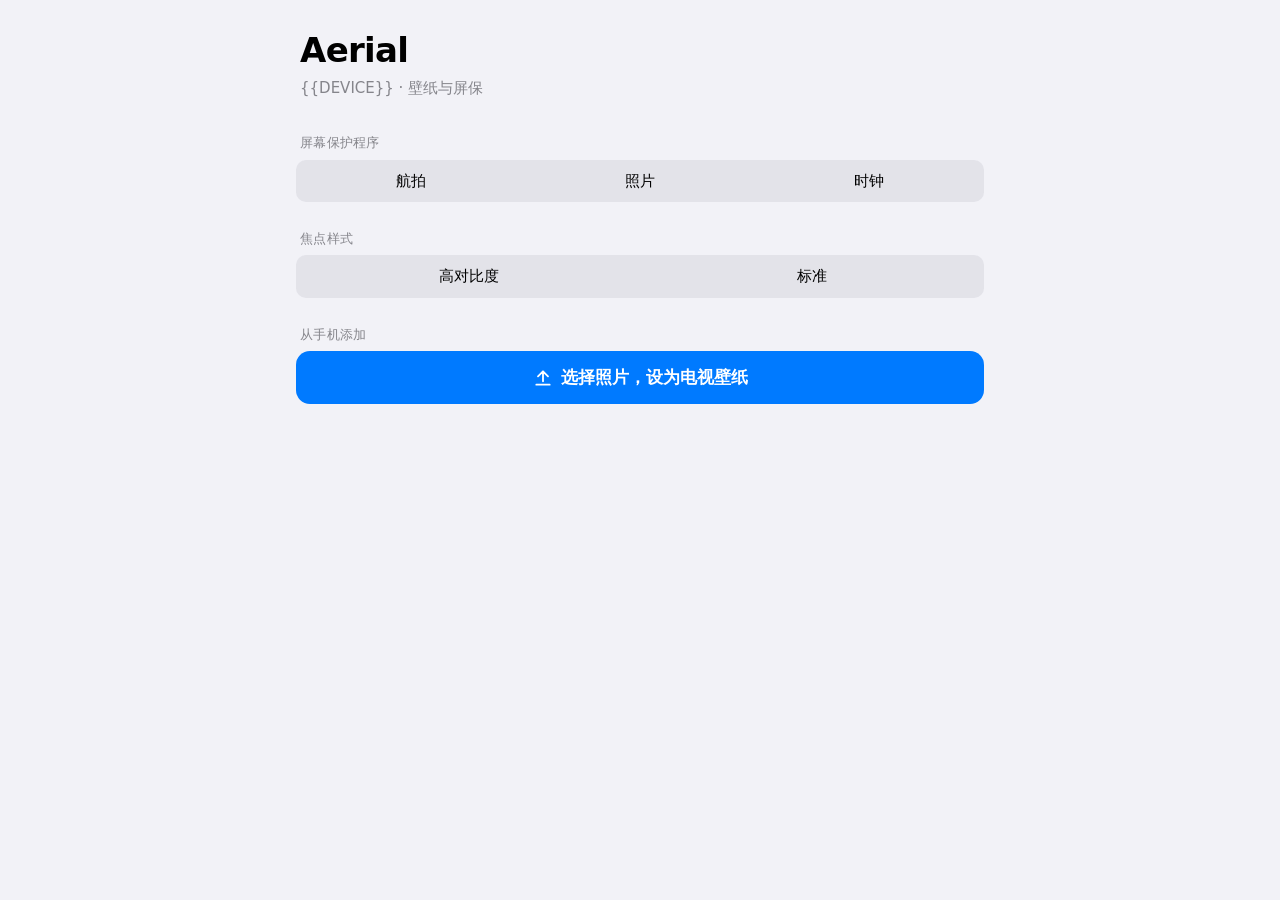
==== app/src/main/assets/web/index.html @ 067e4b93 "1.9: high-contrast focus style; runs on Android 5.0 and later Focus style - New default: a white rin" ====
<!doctype html>
<html lang="zh-CN">
<head>
<meta charset="utf-8">
<meta name="viewport" content="width=device-width, initial-scale=1, viewport-fit=cover">
<meta name="theme-color" content="#f2f2f7" media="(prefers-color-scheme: light)">
<meta name="theme-color" content="#000000" media="(prefers-color-scheme: dark)">
<title>Aerial</title>
<style>
  :root {
    --bg: #f2f2f7; --card: #ffffff; --label: #000; --secondary: rgba(60,60,67,.6);
    --sep: rgba(60,60,67,.18); --segment: #fff; --tint: #007aff; --fill: rgba(118,118,128,.12); --danger: #ff3b30;
    --shadow: 0 1px 2px rgba(0,0,0,.06), 0 8px 24px rgba(0,0,0,.06);
  }
  @media (prefers-color-scheme: dark) {
    :root {
      --bg: #000; --card: #1c1c1e; --label: #fff; --secondary: rgba(235,235,245,.6);
      --sep: rgba(84,84,88,.6); --segment: #636366; --tint: #0a84ff; --fill: rgba(118,118,128,.24); --danger: #ff453a;
      --shadow: none;
    }
  }
  * { box-sizing: border-box; -webkit-tap-highlight-color: transparent; }
  html { -webkit-text-size-adjust: 100%; }
  body {
    margin: 0; background: var(--bg); color: var(--label);
    font: 17px/1.35 -apple-system, BlinkMacSystemFont, "SF Pro Text", "PingFang SC", "HarmonyOS Sans SC", "MiSans", system-ui, sans-serif;
    padding: env(safe-area-inset-top) 16px calc(32px + env(safe-area-inset-bottom));
    max-width: 720px; margin-inline: auto;
  }
  header { padding: 28px 4px 8px; }
  header h1 { font-size: 34px; font-weight: 700; letter-spacing: -.02em; margin: 0; }
  header p { margin: 4px 0 0; color: var(--secondary); font-size: 15px; }
  h2 { font-size: 13px; font-weight: 500; text-transform: uppercase; letter-spacing: .02em; color: var(--secondary); margin: 28px 4px 8px; }
  .group { background: var(--card); border-radius: 14px; box-shadow: var(--shadow); overflow: hidden; }
  .segmented { display: grid; grid-template-columns: repeat(3, 1fr); background: var(--fill); border-radius: 10px; padding: 2px; gap: 2px; }
  .segmented.two { grid-template-columns: repeat(2, 1fr); }
  .segmented button {
    appearance: none; border: 0; background: transparent; color: var(--label); font: inherit; font-size: 15px; font-weight: 500;
    padding: 9px 0; border-radius: 8px; transition: background .2s ease, box-shadow .2s ease;
  }
  .segmented button[aria-pressed="true"] { background: var(--segment); box-shadow: 0 1px 4px rgba(0,0,0,.12); font-weight: 600; }
  .segmented button:active { transform: scale(.97); }
  .hint { color: var(--secondary); font-size: 13px; margin: 8px 4px 0; }
  .upload {
    display: flex; align-items: center; justify-content: center; gap: 8px; width: 100%;
    padding: 15px; border: 0; border-radius: 14px; background: var(--tint); color: #fff;
    font: inherit; font-weight: 600; transition: transform .16s ease-out, opacity .2s ease;
  }
  .upload:active { transform: scale(.98); }
  .upload[disabled] { opacity: .6; }
  .grid { display: grid; grid-template-columns: repeat(auto-fill, minmax(150px, 1fr)); gap: 12px; }
  .wp { position: relative; border: 0; padding: 0; background: none; color: inherit; font: inherit; text-align: left; }
  .wp img, .wp .ph {
    display: block; width: 100%; aspect-ratio: 16 / 9; object-fit: cover; border-radius: 12px; background: var(--fill);
    transition: transform .2s ease-out, box-shadow .2s ease;
  }
  .wp:active img { transform: scale(.97); }
  .wp .t { font-size: 14px; font-weight: 500; margin: 6px 2px 0; white-space: nowrap; overflow: hidden; text-overflow: ellipsis; }
  .wp .c { font-size: 12px; color: var(--secondary); margin: 1px 2px 0; white-space: nowrap; overflow: hidden; text-overflow: ellipsis; }
  .wp[aria-selected="true"] img { box-shadow: 0 0 0 3px var(--bg), 0 0 0 6px var(--tint); }
  .check {
    position: absolute; top: 8px; right: 8px; width: 24px; height: 24px; border-radius: 50%;
    background: var(--tint); color: #fff; display: none; align-items: center; justify-content: center;
    box-shadow: 0 1px 3px rgba(0,0,0,.3);
  }
  .wp[aria-selected="true"] .check { display: flex; }
  .del {
    position: absolute; top: 8px; left: 8px; width: 26px; height: 26px; border-radius: 50%; border: 0;
    background: rgba(0,0,0,.55); color: #fff; font-size: 15px; line-height: 26px; padding: 0;
    -webkit-backdrop-filter: blur(10px); backdrop-filter: blur(10px);
  }
  .toast {
    position: fixed; left: 50%; bottom: calc(24px + env(safe-area-inset-bottom)); transform: translate(-50%, 20px);
    background: rgba(30,30,30,.92); color: #fff; padding: 10px 18px; border-radius: 22px; font-size: 15px;
    opacity: 0; transition: opacity .2s ease, transform .3s cubic-bezier(.23,1,.32,1); pointer-events: none;
    -webkit-backdrop-filter: blur(20px); backdrop-filter: blur(20px);
  }
  .toast.on { opacity: 1; transform: translate(-50%, 0); }
  .empty { color: var(--secondary); font-size: 15px; padding: 4px; }
  @media (prefers-reduced-motion: reduce) { * { transition: none !important; } }
</style>
</head>
<body>
<header>
  <h1>Aerial</h1>
  <p>{{DEVICE}} · 壁纸与屏保</p>
</header>

<h2>屏幕保护程序</h2>
<div class="segmented" id="ss" role="group" aria-label="屏保">
  <button data-mode="aerial">航拍</button>
  <button data-mode="photos">照片</button>
  <button data-mode="clock">时钟</button>
</div>
<p class="hint" id="ssHint"></p>

<h2>焦点样式</h2>
<div class="segmented two" id="focus" role="group" aria-label="焦点样式">
  <button data-style="high_contrast">高对比度</button>
  <button data-style="standard">标准</button>
</div>
<p class="hint" id="focusHint"></p>

<h2>从手机添加</h2>
<label class="upload" id="uploadBtn">
  <svg width="20" height="20" viewBox="0 0 24 24" fill="none" stroke="currentColor" stroke-width="2.2" stroke-linecap="round" stroke-linejoin="round"><path d="M12 16V4M6 10l6-6 6 6M4 20h16"/></svg>
  <span id="uploadLabel">选择照片，设为电视壁纸</span>
  <input id="file" type="file" accept="image/*" multiple hidden>
</label>

<div id="sections"></div>
<div class="toast" id="toast"></div>

<script>
const base = location.pathname.replace(/\/?$/, '/');
const $ = s => document.querySelector(s);
let state = null;

const hints = {
  aerial: '播放 Apple TV 航拍影片，画面会标出所在的地点。',
  photos: '轮播每日精选和你的照片。',
  clock: '大号时钟，配合当前壁纸。'
};
const groups = [
  ['daily', '每日精选', '每天自动更新的风景摄影'],
  ['photo', '我的照片', ''],
  ['builtin', '内置', ''],
  ['auto', '更多', '']
];

function toast(msg) {
  const t = $('#toast'); t.textContent = msg; t.classList.add('on');
  clearTimeout(toast.timer); toast.timer = setTimeout(() => t.classList.remove('on'), 1800);
}

async function api(path, body) {
  const opts = body ? { method: 'POST', body: new URLSearchParams(body) } : {};
  const r = await fetch(base + path, opts);
  if (!r.ok) throw new Error(r.status);
  return r.json();
}

function card(w, selected, extraClass) {
  const b = document.createElement('button');
  b.className = 'wp ' + (extraClass || '');
  b.setAttribute('aria-selected', selected ? 'true' : 'false');
  b.innerHTML = `<img loading="lazy" alt="" src="${base}thumb/${encodeURIComponent(w.id)}">
    <span class="check"><svg width="14" height="14" viewBox="0 0 24 24" fill="none" stroke="#fff" stroke-width="3.2" stroke-linecap="round" stroke-linejoin="round"><path d="M5 12.5l4.5 4.5L19 7.5"/></svg></span>
    <div class="t"></div><div class="c"></div>`;
  b.querySelector('.t').textContent = w.title;
  b.querySelector('.c').textContent = w.caption || '';
  b.onclick = async () => {
    state = await api('api/wallpaper', { id: w.id }); render(); toast('已设为电视壁纸');
  };
  if (w.kind === 'photo') {
    const d = document.createElement('button');
    d.className = 'del'; d.textContent = '✕'; d.setAttribute('aria-label', '删除');
    d.onclick = async e => {
      e.stopPropagation();
      if (!confirm('删除这张照片？')) return;
      state = await api('api/delete', { id: w.id }); render();
    };
    b.appendChild(d);
  }
  return b;
}

function render() {
  document.querySelectorAll('#ss button').forEach(b =>
    b.setAttribute('aria-pressed', b.dataset.mode === state.screensaver ? 'true' : 'false'));
  $('#ssHint').textContent = hints[state.screensaver] || '';
  document.querySelectorAll('#focus button').forEach(b =>
    b.setAttribute('aria-pressed', b.dataset.style === state.focusStyle ? 'true' : 'false'));
  $('#focusHint').textContent = state.focusStyle === 'standard'
    ? '与 Apple TV 默认一致：选中的 App 只放大浮起。'
    : '选中的 App 外面加一圈白色描边，离得远也看得清。';
  const root = $('#sections'); root.innerHTML = '';
  for (const [kind, title, sub] of groups) {
    let list = state.wallpapers.filter(w => w.kind === kind);
    if (kind === 'daily' && list.length) {
      list = [{ id: state.latestDaily, kind: 'daily', title: '每日自动更新', caption: '总是使用当天的照片' }, ...list];
    }
    if (!list.length && kind !== 'photo') continue;
    const h = document.createElement('h2'); h.textContent = title; root.appendChild(h);
    if (!list.length) {
      const p = document.createElement('p'); p.className = 'empty'; p.textContent = '还没有照片。用上面的按钮从手机添加。'; root.appendChild(p);
      continue;
    }
    const g = document.createElement('div'); g.className = 'grid';
    list.forEach(w => g.appendChild(card(w, w.id === state.selected)));
    root.appendChild(g);
  }
}

document.querySelectorAll('#ss button').forEach(b => b.onclick = async () => {
  state = await api('api/screensaver', { mode: b.dataset.mode }); render();
});
document.querySelectorAll('#focus button').forEach(b => b.onclick = async () => {
  state = await api('api/focus', { style: b.dataset.style }); render(); toast('电视上已更新');
});

$('#file').onchange = async e => {
  const files = [...e.target.files]; if (!files.length) return;
  const btn = $('#uploadBtn'); const label = $('#uploadLabel');
  btn.setAttribute('disabled', ''); label.textContent = `正在发送 ${files.length} 张…`;
  try {
    const fd = new FormData(); files.forEach((f, i) => fd.append('photo' + i, f, f.name));
    const r = await fetch(base + 'api/upload', { method: 'POST', body: fd });
    state = await r.json(); render();
    toast(state.added ? `已添加 ${state.added} 张，最后一张已设为壁纸` : '没有可用的照片');
  } catch (err) { toast('发送失败，请重试'); }
  btn.removeAttribute('disabled'); label.textContent = '选择照片，设为电视壁纸'; e.target.value = '';
};

async function refresh() { try { state = await api('api/state'); render(); } catch (e) {} }
refresh();
setInterval(() => { if (!document.hidden) refresh(); }, 6000);
</script>
</body>
</html>
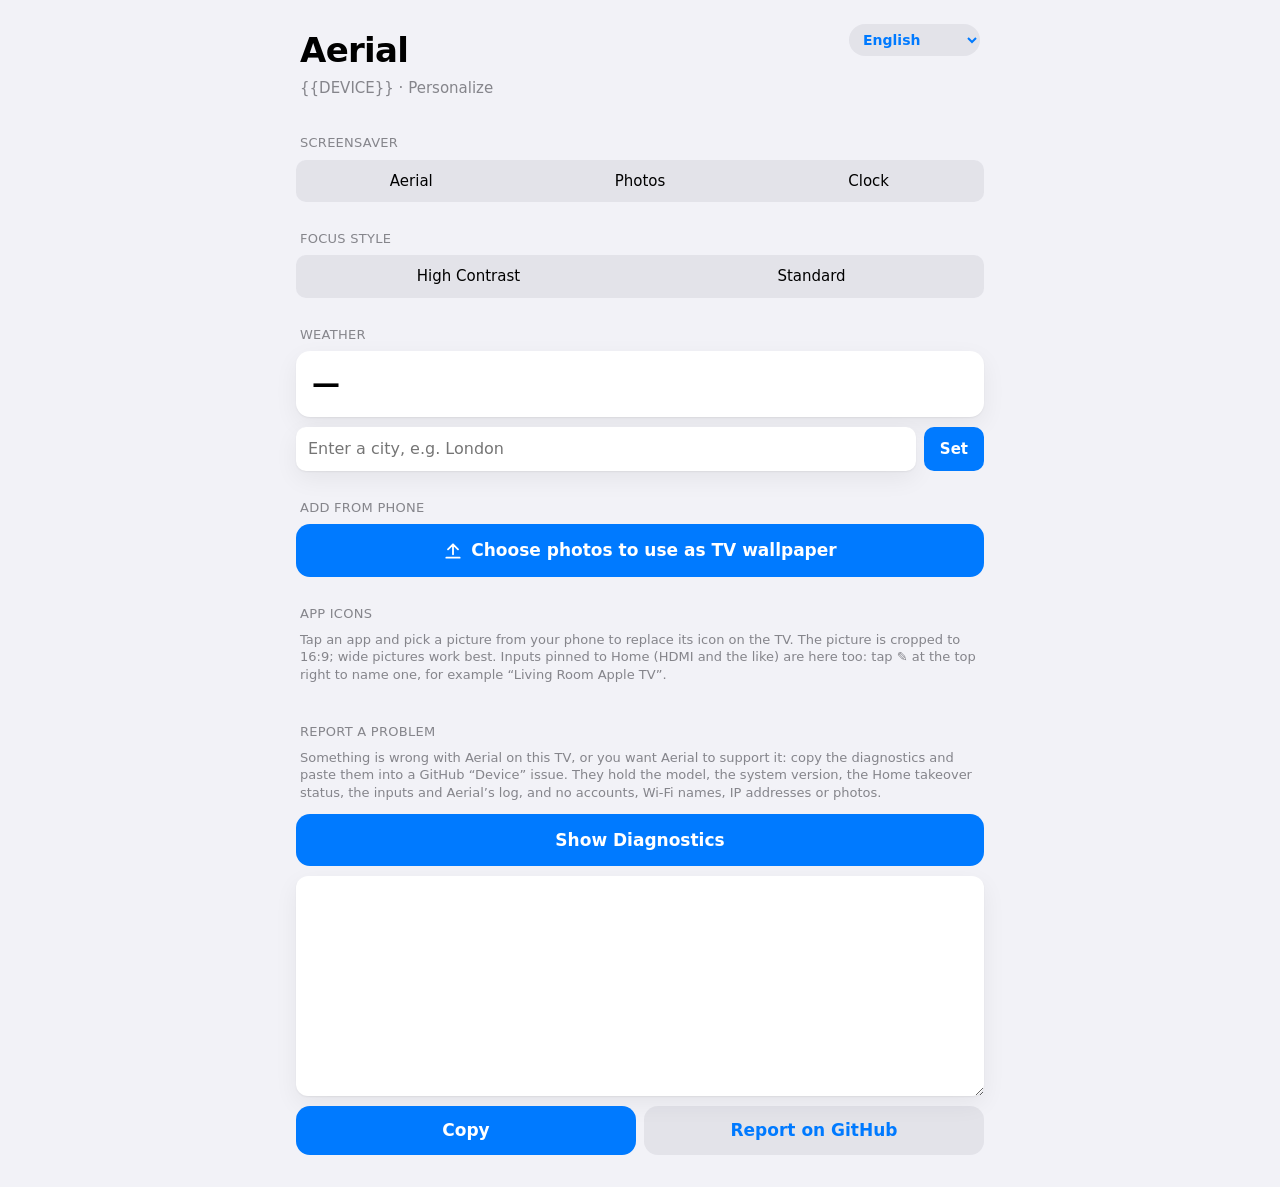
==== commit 2b0f8d9e: "Phone page: English, Russian, Ukrainian and Kazakh next to Chinese, with a language switch The page " ====
--- a/app/src/main/assets/web/index.html
+++ b/app/src/main/assets/web/index.html
@@ -1,5 +1,5 @@
 <!doctype html>
-<html lang="zh-CN">
+<html lang="en">
 <head>
 <meta charset="utf-8">
 <meta name="viewport" content="width=device-width, initial-scale=1, viewport-fit=cover">
@@ -27,9 +27,10 @@
     padding: env(safe-area-inset-top) 16px calc(32px + env(safe-area-inset-bottom));
     max-width: 720px; margin-inline: auto;
   }
-  header { padding: 28px 4px 8px; }
+  header { padding: 28px 4px 8px; position: relative; }
   header h1 { font-size: 34px; font-weight: 700; letter-spacing: -.02em; margin: 0; }
   header p { margin: 4px 0 0; color: var(--secondary); font-size: 15px; }
+  .lang { position: absolute; top: 24px; right: 4px; max-width: 46%; appearance: auto; border: 0; border-radius: 999px; background: var(--fill); color: var(--tint); font: inherit; font-size: 14px; font-weight: 600; padding: 7px 10px; cursor: pointer; }
   h2 { font-size: 13px; font-weight: 500; text-transform: uppercase; letter-spacing: .02em; color: var(--secondary); margin: 28px 4px 8px; }
   .group { background: var(--card); border-radius: 14px; box-shadow: var(--shadow); overflow: hidden; }
   .segmented { display: grid; grid-template-columns: repeat(3, 1fr); background: var(--fill); border-radius: 10px; padding: 2px; gap: 2px; }
@@ -69,6 +70,7 @@
     background: rgba(0,0,0,.55); color: #fff; font-size: 15px; line-height: 26px; padding: 0;
     -webkit-backdrop-filter: blur(10px); backdrop-filter: blur(10px);
   }
+  .ren { left: auto; right: 8px; }
   .toast {
     position: fixed; left: 50%; bottom: calc(24px + env(safe-area-inset-bottom)); transform: translate(-50%, 20px);
     background: rgba(30,30,30,.92); color: #fff; padding: 10px 18px; border-radius: 22px; font-size: 15px;
@@ -77,38 +79,84 @@
   }
   .toast.on { opacity: 1; transform: translate(-50%, 0); }
   .empty { color: var(--secondary); font-size: 15px; padding: 4px; }
+  .wx { display: flex; align-items: baseline; gap: 10px; padding: 14px 16px; }
+  .wx b { font-size: 28px; font-weight: 600; letter-spacing: -.01em; }
+  .wx span { color: var(--secondary); font-size: 15px; }
+  .city { display: flex; gap: 8px; margin-top: 10px; }
+  .city input {
+    flex: 1; min-width: 0; font: inherit; font-size: 16px; color: var(--label); background: var(--card);
+    border: 0; border-radius: 10px; padding: 11px 12px; box-shadow: var(--shadow); outline: none;
+  }
+  .city input:focus { box-shadow: 0 0 0 2px var(--tint); }
+  .city button {
+    font: inherit; font-weight: 600; font-size: 15px; border: 0; border-radius: 10px; padding: 0 16px;
+    background: var(--tint); color: #fff; transition: transform .16s ease-out, opacity .2s ease;
+  }
+  .city button:active { transform: scale(.97); }
+  .city button[disabled] { opacity: .6; }
+  .diag {
+    display: block; width: 100%; height: 220px; margin-top: 10px; font: 12px/1.4 ui-monospace, Menlo, monospace;
+    color: var(--label); background: var(--card); border: 0; border-radius: 12px; padding: 10px; box-shadow: var(--shadow);
+  }
+  .row { display: flex; gap: 8px; margin-top: 10px; }
+  .row .upload { flex: 1; padding: 13px; }
+  .row .upload.plain { background: var(--fill); color: var(--tint); text-decoration: none; }
+  .link { appearance: none; border: 0; background: none; color: var(--tint); font: inherit; font-size: 13px; padding: 0; }
   @media (prefers-reduced-motion: reduce) { * { transition: none !important; } }
 </style>
 </head>
 <body>
 <header>
   <h1>Aerial</h1>
-  <p>{{DEVICE}} · 壁纸与屏保</p>
+  <p>{{DEVICE}} · <span data-i18n="personalize"></span></p>
+  <select class="lang" id="lang" data-i18n-aria-label="language"></select>
 </header>
 
-<h2>屏幕保护程序</h2>
-<div class="segmented" id="ss" role="group" aria-label="屏保">
-  <button data-mode="aerial">航拍</button>
-  <button data-mode="photos">照片</button>
-  <button data-mode="clock">时钟</button>
+<h2 data-i18n="screensaver"></h2>
+<div class="segmented" id="ss" role="group" data-i18n-aria-label="screensaver_short">
+  <button data-mode="aerial" data-i18n="ss_aerial"></button>
+  <button data-mode="photos" data-i18n="ss_photos"></button>
+  <button data-mode="clock" data-i18n="ss_clock"></button>
 </div>
 <p class="hint" id="ssHint"></p>
 
-<h2>焦点样式</h2>
-<div class="segmented two" id="focus" role="group" aria-label="焦点样式">
-  <button data-style="high_contrast">高对比度</button>
-  <button data-style="standard">标准</button>
+<h2 data-i18n="focus"></h2>
+<div class="segmented two" id="focus" role="group" data-i18n-aria-label="focus">
+  <button data-style="high_contrast" data-i18n="focus_high"></button>
+  <button data-style="standard" data-i18n="focus_standard"></button>
 </div>
 <p class="hint" id="focusHint"></p>
 
-<h2>从手机添加</h2>
+<h2 data-i18n="weather"></h2>
+<div class="group wx"><b id="wxNow">—</b><span id="wxPlace"></span></div>
+<form class="city" id="cityForm">
+  <input id="city" type="text" data-i18n-placeholder="city_ph" enterkeyhint="done" autocomplete="off">
+  <button id="cityBtn" data-i18n="set"></button>
+</form>
+<p class="hint" id="wxHint"></p>
+
+<h2 data-i18n="add_h"></h2>
 <label class="upload" id="uploadBtn">
   <svg width="20" height="20" viewBox="0 0 24 24" fill="none" stroke="currentColor" stroke-width="2.2" stroke-linecap="round" stroke-linejoin="round"><path d="M12 16V4M6 10l6-6 6 6M4 20h16"/></svg>
-  <span id="uploadLabel">选择照片，设为电视壁纸</span>
+  <span id="uploadLabel" data-i18n="upload_label"></span>
   <input id="file" type="file" accept="image/*" multiple hidden>
 </label>
 
 <div id="sections"></div>
+
+<h2 data-i18n="icons_h"></h2>
+<p class="hint" style="margin-top:0;margin-bottom:12px" data-i18n="icons_hint"></p>
+<div class="grid" id="apps"></div>
+<input id="iconFile" type="file" accept="image/*" hidden>
+
+<h2 data-i18n="feedback_h"></h2>
+<p class="hint" style="margin-top:0;margin-bottom:12px" data-i18n="feedback_hint"></p>
+<button class="upload" id="diagBtn" data-i18n="diag_show"></button>
+<textarea class="diag" id="diag" readonly hidden></textarea>
+<div class="row" id="diagActions" hidden>
+  <button class="upload" id="diagCopy" data-i18n="diag_copy"></button>
+  <a class="upload plain" href="https://github.com/pengchujin/aerial-tv/issues/new?template=device.yml" target="_blank" rel="noopener" data-i18n="diag_github"></a>
+</div>
 <div class="toast" id="toast"></div>
 
 <script>
@@ -116,16 +164,465 @@
 const $ = s => document.querySelector(s);
 let state = null;
 
+// The language: ?lang=ru in the address, else the one picked with the button at the top right (kept on
+// the phone), else the first of the phone's preferred languages that has a table, else English. Keys are in KEYS, one array of texts per language.
+const KEYS = ["personalize", "screensaver", "screensaver_short", "ss_aerial", "ss_photos", "ss_clock", "focus", "focus_high", "focus_standard", "weather", "city_ph", "set", "add_h", "upload_label", "icons_h", "icons_hint", "feedback_h", "feedback_hint", "diag_show", "diag_copy", "diag_github", "hint_aerial", "hint_photos", "hint_clock", "g_live", "g_live_sub", "g_daily", "g_daily_sub", "g_photo", "g_builtin", "g_auto", "toast_wallpaper", "aria_delete", "confirm_delete", "wx_clear", "wx_partlycloudy", "wx_cloudy", "wx_fog", "wx_rain", "wx_snow", "wx_thunder", "wx_chosen", "wx_auto_btn", "toast_auto", "wx_guessed", "wx_none", "tag_source", "tag_custom", "aria_rename", "prompt_rename", "toast_renamed", "toast_name_reset", "toast_rename_fail", "aria_reset_icon", "confirm_reset_icon", "toast_icon_reset", "focus_hint_standard", "focus_hint_high", "daily_title", "daily_caption", "rotate_title", "rotate_caption", "empty_photos", "add_second", "toast_tv_updated", "sending_n", "toast_added", "toast_no_photos", "toast_send_fail", "toast_city_set", "toast_city_nf", "toast_set_fail", "toast_sending_icon", "toast_icon_set", "toast_icon_bad", "diag_collecting", "toast_diag_fail", "toast_copied", "toast_copy_manual", "language"];
+const TEXTS = {
+ "zh": [
+  "个性化",
+  "屏幕保护程序",
+  "屏保",
+  "航拍",
+  "照片",
+  "时钟",
+  "焦点样式",
+  "高对比度",
+  "标准",
+  "天气",
+  "输入城市，例如 杭州",
+  "设置",
+  "从手机添加",
+  "选择照片，设为电视壁纸",
+  "App 图标",
+  "点一个 App，从手机选一张图片换掉它在电视上的图标。图片会裁成 16:9；横图效果最好。固定到主屏幕的信号源（HDMI 等）也在这里，点右上角的 ✎ 给它起名字，比如「客厅 Apple TV」。",
+  "反馈问题",
+  "这台电视上 Aerial 有问题，或者想让 Aerial 适配它：复制诊断信息，贴进 GitHub 的「机型适配」反馈里。里面是机型、系统版本、桌面接管状态、信号源和 Aerial 的日志，不含账号、Wi-Fi 名称、IP 地址和照片。",
+  "显示诊断信息",
+  "复制",
+  "去 GitHub 反馈",
+  "播放 Apple TV 航拍影片，画面会标出所在的地点。",
+  "轮播每日精选和你的照片。",
+  "大号时钟，配合当前壁纸。",
+  "航拍",
+  "停在主屏幕 10 秒后，壁纸播放 Apple TV 的航拍；按任意键停在当前画面",
+  "每日精选",
+  "每天自动更新的风景摄影",
+  "我的照片",
+  "内置",
+  "更多",
+  "已设为电视壁纸",
+  "删除",
+  "删除这张照片？",
+  "晴",
+  "多云",
+  "阴",
+  "雾",
+  "雨",
+  "雪",
+  "雷雨",
+  "显示 {place} 的天气。",
+  "改回按网络自动定位",
+  "已改回自动定位",
+  "按网络自动定位：{place}。用了代理时常会定错，不对的话输入你所在的城市。",
+  "还没有定位到。输入你所在的城市。",
+  "信号源",
+  "自定义图标",
+  "起名字",
+  "给「{port}」起个名字（留空恢复默认）",
+  "电视上已改名",
+  "已恢复默认名字",
+  "改名失败，请重试",
+  "恢复默认图标",
+  "恢复「{label}」的默认图标？",
+  "已恢复默认图标",
+  "与 Apple TV 默认一致：选中的 App 只放大浮起。",
+  "选中的 App 外面加一圈白色描边，离得远也看得清。",
+  "每日自动更新",
+  "总是使用当天的照片",
+  "每天换一张",
+  "每天自动换成下一张照片",
+  "还没有照片。用上面的按钮从手机添加。",
+  "再加一张照片，就可以选「每天换一张」。",
+  "电视上已更新",
+  "正在发送 {n} 张…",
+  "已添加 {n} 张，最后一张已设为壁纸",
+  "没有可用的照片",
+  "发送失败，请重试",
+  "已设为 {place}",
+  "没有找到「{name}」",
+  "设置失败，请重试",
+  "正在发送「{label}」的图标…",
+  "电视上已更换",
+  "这张图片用不了",
+  "正在收集…",
+  "没有取到，请重试",
+  "已复制",
+  "请长按文本框全选后复制",
+  "语言"
+ ],
+ "en": [
+  "Personalize",
+  "Screensaver",
+  "Screensaver",
+  "Aerial",
+  "Photos",
+  "Clock",
+  "Focus Style",
+  "High Contrast",
+  "Standard",
+  "Weather",
+  "Enter a city, e.g. London",
+  "Set",
+  "Add from Phone",
+  "Choose photos to use as TV wallpaper",
+  "App Icons",
+  "Tap an app and pick a picture from your phone to replace its icon on the TV. The picture is cropped to 16:9; wide pictures work best. Inputs pinned to Home (HDMI and the like) are here too: tap ✎ at the top right to name one, for example “Living Room Apple TV”.",
+  "Report a Problem",
+  "Something is wrong with Aerial on this TV, or you want Aerial to support it: copy the diagnostics and paste them into a GitHub “Device” issue. They hold the model, the system version, the Home takeover status, the inputs and Aerial’s log, and no accounts, Wi-Fi names, IP addresses or photos.",
+  "Show Diagnostics",
+  "Copy",
+  "Report on GitHub",
+  "Plays Apple TV’s aerial films, with the place named on screen.",
+  "Cycles through the daily photos and yours.",
+  "A big clock over the current wallpaper.",
+  "Aerial",
+  "After 10 seconds on Home, the wallpaper plays Apple TV’s aerial films; press any key to stop on the current frame",
+  "Daily Photos",
+  "Landscape photography, updated every day",
+  "My Photos",
+  "Built-in",
+  "More",
+  "Set as the TV wallpaper",
+  "Delete",
+  "Delete this photo?",
+  "Clear",
+  "Partly cloudy",
+  "Cloudy",
+  "Fog",
+  "Rain",
+  "Snow",
+  "Thunderstorm",
+  "Showing the weather for {place}.",
+  "Go back to locating by network",
+  "Back to locating by network",
+  "Located from the network: {place}. A proxy often throws it off; if it is wrong, enter your city.",
+  "Not located yet. Enter your city.",
+  "Input",
+  "Custom icon",
+  "Rename",
+  "Name “{port}” (leave empty to restore the default)",
+  "Renamed on the TV",
+  "Default name restored",
+  "Could not rename, try again",
+  "Restore default icon",
+  "Restore the default icon of “{label}”?",
+  "Default icon restored",
+  "As on Apple TV: the selected app only lifts.",
+  "A white frame around the selected app, easy to see from across the room.",
+  "Always Today’s",
+  "Always uses today’s photo",
+  "One a Day",
+  "Switches to the next photo every day",
+  "No photos yet. Add some from your phone with the button above.",
+  "Add one more photo to choose “One a Day”.",
+  "Updated on the TV",
+  "Sending {n}…",
+  "Added {n}; the last one is now the wallpaper",
+  "No usable photos",
+  "Could not send, try again",
+  "Set to {place}",
+  "Could not find “{name}”",
+  "Could not set it, try again",
+  "Sending the icon for “{label}”…",
+  "Changed on the TV",
+  "That picture cannot be used",
+  "Collecting…",
+  "Could not get it, try again",
+  "Copied",
+  "Long-press the text box, select all and copy",
+  "Language"
+ ],
+ "ru": [
+  "Персонализация",
+  "Заставка",
+  "Заставка",
+  "Аэросъёмка",
+  "Фото",
+  "Часы",
+  "Стиль фокуса",
+  "Высокий контраст",
+  "Стандартный",
+  "Погода",
+  "Введите город, например Москва",
+  "Задать",
+  "Добавить с телефона",
+  "Выберите фото для обоев телевизора",
+  "Значки приложений",
+  "Нажмите на приложение и выберите на телефоне картинку, чтобы заменить его значок на телевизоре. Картинка обрезается до 16:9; лучше всего подходят широкие. Здесь же источники, закреплённые на главном экране (HDMI и подобные): нажмите ✎ в правом верхнем углу, чтобы назвать источник, например «Apple TV в гостиной».",
+  "Сообщить о проблеме",
+  "С Aerial на этом телевизоре что-то не так, или вы хотите, чтобы Aerial его поддерживал: скопируйте диагностику и вставьте её в обращение GitHub о моделях. В ней модель, версия системы, статус перехвата главного экрана, источники и журнал Aerial, без учётных записей, названий Wi-Fi, IP-адресов и фото.",
+  "Показать диагностику",
+  "Копировать",
+  "Сообщить на GitHub",
+  "Воспроизводит аэросъёмку Apple TV, на экране указано место.",
+  "Сменяются фото дня и ваши фото.",
+  "Большие часы поверх текущих обоев.",
+  "Аэросъёмка",
+  "После 10 секунд на главном экране обои воспроизводят аэросъёмку Apple TV; нажмите любую кнопку, чтобы остановиться на текущем кадре",
+  "Фото дня",
+  "Пейзажная фотография, обновляется каждый день",
+  "Мои фото",
+  "Встроенные",
+  "Ещё",
+  "Установлено как обои телевизора",
+  "Удалить",
+  "Удалить это фото?",
+  "Ясно",
+  "Переменная облачность",
+  "Облачно",
+  "Туман",
+  "Дождь",
+  "Снег",
+  "Гроза",
+  "Показана погода для: {place}.",
+  "Вернуться к определению по сети",
+  "Снова определяется по сети",
+  "Определено по сети: {place}. Прокси часто сбивает определение; если неверно, введите свой город.",
+  "Пока не определено. Введите свой город.",
+  "Источник",
+  "Свой значок",
+  "Переименовать",
+  "Назовите «{port}» (оставьте пустым, чтобы вернуть название по умолчанию)",
+  "Переименовано на телевизоре",
+  "Название по умолчанию восстановлено",
+  "Не удалось переименовать, повторите",
+  "Вернуть значок по умолчанию",
+  "Вернуть значок «{label}» по умолчанию?",
+  "Значок по умолчанию возвращён",
+  "Как на Apple TV: выбранное приложение лишь приподнимается.",
+  "Белая рамка вокруг выбранного приложения, хорошо заметная с другого конца комнаты.",
+  "Всегда сегодняшнее",
+  "Всегда сегодняшнее фото",
+  "Одно в день",
+  "Каждый день сменяется следующим фото",
+  "Фото пока нет. Добавьте их с телефона кнопкой выше.",
+  "Добавьте ещё одно фото, чтобы выбрать «Одно в день».",
+  "Обновлено на телевизоре",
+  "Отправка: {n}…",
+  "Добавлено: {n}; последнее стало обоями",
+  "Нет подходящих фото",
+  "Не удалось отправить, повторите",
+  "Установлено: {place}",
+  "Не удалось найти «{name}»",
+  "Не удалось задать, повторите",
+  "Отправка значка для «{label}»…",
+  "Изменено на телевизоре",
+  "Эту картинку использовать нельзя",
+  "Сбор данных…",
+  "Не удалось получить, повторите",
+  "Скопировано",
+  "Удерживайте текстовое поле, выделите всё и скопируйте",
+  "Язык"
+ ],
+ "uk": [
+  "Персоналізація",
+  "Заставка",
+  "Заставка",
+  "Аерозйомка",
+  "Фото",
+  "Годинник",
+  "Стиль фокуса",
+  "Високий контраст",
+  "Стандартний",
+  "Погода",
+  "Введіть місто, наприклад Київ",
+  "Задати",
+  "Додати з телефона",
+  "Виберіть фото для шпалер телевізора",
+  "Значки застосунків",
+  "Натисніть на застосунок і виберіть на телефоні зображення, щоб замінити його значок на телевізорі. Зображення обрізається до 16:9; найкраще підходять широкі. Тут же джерела, закріплені на головному екрані (HDMI тощо): натисніть ✎ у правому верхньому куті, щоб назвати джерело, наприклад «Apple TV у вітальні».",
+  "Повідомити про проблему",
+  "З Aerial на цьому телевізорі щось не так, або ви хочете, щоб Aerial його підтримував: скопіюйте діагностику й вставте її в звернення GitHub про моделі. У ній модель, версія системи, статус перехоплення головного екрана, джерела та журнал Aerial, без облікових записів, назв Wi-Fi, IP-адрес і фото.",
+  "Показати діагностику",
+  "Копіювати",
+  "Повідомити на GitHub",
+  "Відтворює аерозйомку Apple TV, на екрані вказано місце.",
+  "Змінюються фото дня та ваші фото.",
+  "Великий годинник поверх поточних шпалер.",
+  "Аерозйомка",
+  "Після 10 секунд на головному екрані шпалери відтворюють аерозйомку Apple TV; натисніть будь-яку кнопку, щоб зупинитися на поточному кадрі",
+  "Фото дня",
+  "Пейзажна фотографія, оновлюється щодня",
+  "Мої фото",
+  "Вбудовані",
+  "Ще",
+  "Встановлено як шпалери телевізора",
+  "Видалити",
+  "Видалити це фото?",
+  "Ясно",
+  "Мінлива хмарність",
+  "Хмарно",
+  "Туман",
+  "Дощ",
+  "Сніг",
+  "Гроза",
+  "Показано погоду для: {place}.",
+  "Повернутися до визначення за мережею",
+  "Знову визначається за мережею",
+  "Визначено за мережею: {place}. Проксі часто збиває визначення; якщо хибно, введіть своє місто.",
+  "Ще не визначено. Введіть своє місто.",
+  "Джерело",
+  "Власний значок",
+  "Перейменувати",
+  "Назвіть «{port}» (залиште порожнім, щоб повернути назву за замовчуванням)",
+  "Перейменовано на телевізорі",
+  "Назву за замовчуванням відновлено",
+  "Не вдалося перейменувати, повторіть",
+  "Повернути значок за замовчуванням",
+  "Повернути значок «{label}» за замовчуванням?",
+  "Значок за замовчуванням повернуто",
+  "Як на Apple TV: вибраний застосунок лише трохи підіймається.",
+  "Біла рамка навколо вибраного застосунку, добре помітна з іншого кінця кімнати.",
+  "Завжди сьогоднішнє",
+  "Завжди сьогоднішнє фото",
+  "Одне на день",
+  "Щодня змінюється наступним фото",
+  "Фото ще немає. Додайте їх з телефона кнопкою вище.",
+  "Додайте ще одне фото, щоб вибрати «Одне на день».",
+  "Оновлено на телевізорі",
+  "Надсилання: {n}…",
+  "Додано: {n}; останнє стало шпалерами",
+  "Немає придатних фото",
+  "Не вдалося надіслати, повторіть",
+  "Встановлено: {place}",
+  "Не вдалося знайти «{name}»",
+  "Не вдалося задати, повторіть",
+  "Надсилання значка для «{label}»…",
+  "Змінено на телевізорі",
+  "Це зображення використати не можна",
+  "Збирання даних…",
+  "Не вдалося отримати, повторіть",
+  "Скопійовано",
+  "Утримуйте текстове поле, виділіть усе й скопіюйте",
+  "Мова"
+ ],
+ "kk": [
+  "Жекелендіру",
+  "Экран қорғаушы",
+  "Экран қорғаушы",
+  "Аэрожиын",
+  "Фотолар",
+  "Сағат",
+  "Фокус стилі",
+  "Жоғары контраст",
+  "Стандартты",
+  "Ауа райы",
+  "Қаланы енгізіңіз, мысалы Алматы",
+  "Орнату",
+  "Телефоннан қосу",
+  "Теледидар түсқағазы үшін фото таңдаңыз",
+  "Қолданба белгішелері",
+  "Қолданбаны түртіп, телефоннан сурет таңдаңыз, сонда оның теледидардағы белгішесі ауысады. Сурет 16:9 өлшеміне қиылады; ең жақсы нәтижені кең суреттер береді. Басты экранға бекітілген көздер (HDMI және т.б.) де осында: атау беру үшін жоғарғы оң жақтағы ✎ түймесін басыңыз, мысалы «Қонақ бөлмедегі Apple TV».",
+  "Мәселе туралы хабарлау",
+  "Осы теледидардағы Aerial-де ақау бар немесе Aerial-дің оны қолдағанын қалайсыз: диагностиканы көшіріп, GitHub-тағы құрылғы туралы өтінішке қойыңыз. Онда модель, жүйе нұсқасы, басты экранды басып алу күйі, көздер және Aerial журналы бар, есептік жазбалар, Wi-Fi атаулары, IP мекенжайлар және фотолар жоқ.",
+  "Диагностиканы көрсету",
+  "Көшіру",
+  "GitHub-та хабарлау",
+  "Apple TV аэрожиынын ойнатады, экранда орын көрсетіледі.",
+  "Күннің фотолары мен өз фотоларыңыз кезектеседі.",
+  "Ағымдағы түсқағаз үстіндегі үлкен сағат.",
+  "Аэрожиын",
+  "Басты экранда 10 секунд тұрғаннан кейін түсқағаз Apple TV аэрожиынын ойнатады; ағымдағы кадрда тоқтау үшін кез келген түймені басыңыз",
+  "Күннің фотолары",
+  "Пейзаждық фотография, күн сайын жаңартылады",
+  "Менің фотоларым",
+  "Кіріктірілген",
+  "Тағы",
+  "Теледидар түсқағазы етіп орнатылды",
+  "Жою",
+  "Бұл фотоны жою керек пе?",
+  "Ашық",
+  "Ауыспалы бұлтты",
+  "Бұлтты",
+  "Тұман",
+  "Жаңбыр",
+  "Қар",
+  "Нөсер",
+  "{place} ауа райы көрсетілген.",
+  "Желі бойынша анықтауға оралу",
+  "Қайтадан желі бойынша анықталады",
+  "Желі бойынша анықталды: {place}. Прокси жиі қателестіреді; қате болса, қалаңызды енгізіңіз.",
+  "Әлі анықталған жоқ. Қалаңызды енгізіңіз.",
+  "Көз",
+  "Өз белгішесі",
+  "Атын өзгерту",
+  "«{port}» атауын беріңіз (әдепкі атау үшін бос қалдырыңыз)",
+  "Теледидарда аты өзгертілді",
+  "Әдепкі атау қайтарылды",
+  "Атын өзгертуге болмады, қайталап көріңіз",
+  "Әдепкі белгішені қайтару",
+  "«{label}» әдепкі белгішесін қайтару керек пе?",
+  "Әдепкі белгіше қайтарылды",
+  "Apple TV сияқты: таңдалған қолданба тек көтеріледі.",
+  "Таңдалған қолданбаның айналасындағы ақ жақтау, бөлменің арғы шетінен де жақсы көрінеді.",
+  "Әрқашан бүгінгісі",
+  "Әрқашан бүгінгі фото",
+  "Күніне біреуі",
+  "Күн сайын келесі фотоға ауысады",
+  "Фотолар әлі жоқ. Оларды жоғарыдағы түймемен телефоннан қосыңыз.",
+  "«Күніне біреуін» таңдау үшін тағы бір фото қосыңыз.",
+  "Теледидарда жаңартылды",
+  "Жіберілуде: {n}…",
+  "Қосылды: {n}; соңғысы түсқағаз болды",
+  "Жарамды фотолар жоқ",
+  "Жіберуге болмады, қайталап көріңіз",
+  "Орнатылды: {place}",
+  "«{name}» табылмады",
+  "Орнатуға болмады, қайталап көріңіз",
+  "«{label}» үшін белгіше жіберілуде…",
+  "Теледидарда өзгертілді",
+  "Бұл суретті пайдалануға болмайды",
+  "Жиналуда…",
+  "Алуға болмады, қайталап көріңіз",
+  "Көшірілді",
+  "Мәтін өрісін ұзақ басып, барлығын таңдап, көшіріңіз",
+  "Тіл"
+ ]
+};
+const LANGS = Object.keys(TEXTS);
+const LANG = (() => {
+  const asked = new URLSearchParams(location.search).get('lang');
+  let saved = null;
+  try { saved = localStorage.getItem('aerial-lang'); } catch (e) {}
+  const prefs = [asked, saved, ...(navigator.languages && navigator.languages.length ? navigator.languages : [navigator.language || ''])];
+  for (const l of prefs) { if (!l) continue; const c = String(l).toLowerCase().split('-')[0]; if (LANGS.includes(c)) return c; }
+  return 'en';
+})();
+const NAMES = { zh: '中文', en: 'English', ru: 'Русский', uk: 'Українська', kk: 'Қазақша' };
+const I18N = {};
+for (const l of LANGS) { I18N[l] = {}; KEYS.forEach((k, i) => I18N[l][k] = TEXTS[l][i]); }
+function t(key, vars) {
+  let s = I18N[LANG][key] || I18N.en[key] || I18N.zh[key] || key;
+  if (vars) for (const k in vars) s = s.split('{' + k + '}').join(vars[k]);
+  return s;
+}
+function initLangSwitch() {
+  const s = $('#lang');
+  for (const l of LANGS) { const o = document.createElement('option'); o.value = l; o.textContent = NAMES[l] || l; s.appendChild(o); }
+  s.value = LANG;
+  s.onchange = () => {
+    try { localStorage.setItem('aerial-lang', s.value); } catch (e) {}
+    const u = new URL(location.href); u.searchParams.set('lang', s.value); location.replace(u.toString());
+  };
+}
+function applyI18n() {
+  document.documentElement.lang = LANG;
+  document.querySelectorAll('[data-i18n]').forEach(e => e.textContent = t(e.dataset.i18n));
+  document.querySelectorAll('[data-i18n-aria-label]').forEach(e => e.setAttribute('aria-label', t(e.dataset.i18nAriaLabel)));
+  document.querySelectorAll('[data-i18n-placeholder]').forEach(e => e.setAttribute('placeholder', t(e.dataset.i18nPlaceholder)));
+}
+
 const hints = {
-  aerial: '播放 Apple TV 航拍影片，画面会标出所在的地点。',
-  photos: '轮播每日精选和你的照片。',
-  clock: '大号时钟，配合当前壁纸。'
+  aerial: t('hint_aerial'),
+  photos: t('hint_photos'),
+  clock: t('hint_clock')
 };
 const groups = [
-  ['daily', '每日精选', '每天自动更新的风景摄影'],
-  ['photo', '我的照片', ''],
-  ['builtin', '内置', ''],
-  ['auto', '更多', '']
+  ['live', t('g_live'), t('g_live_sub')],
+  ['daily', t('g_daily'), t('g_daily_sub')],
+  ['photo', t('g_photo'), ''],
+  ['builtin', t('g_builtin'), ''],
+  ['auto', t('g_auto'), '']
 ];
 
 function toast(msg) {
@@ -150,14 +647,14 @@
   b.querySelector('.t').textContent = w.title;
   b.querySelector('.c').textContent = w.caption || '';
   b.onclick = async () => {
-    state = await api('api/wallpaper', { id: w.id }); render(); toast('已设为电视壁纸');
+    state = await api('api/wallpaper', { id: w.id }); render(); toast(t('toast_wallpaper'));
   };
   if (w.kind === 'photo') {
     const d = document.createElement('button');
-    d.className = 'del'; d.textContent = '✕'; d.setAttribute('aria-label', '删除');
+    d.className = 'del'; d.textContent = '✕'; d.setAttribute('aria-label', t('aria_delete'));
     d.onclick = async e => {
       e.stopPropagation();
-      if (!confirm('删除这张照片？')) return;
+      if (!confirm(t('confirm_delete'))) return;
       state = await api('api/delete', { id: w.id }); render();
     };
     b.appendChild(d);
@@ -165,30 +662,95 @@
   return b;
 }
 
+const weatherNames = { clear: t('wx_clear'), partlycloudy: t('wx_partlycloudy'), cloudy: t('wx_cloudy'), fog: t('wx_fog'), rain: t('wx_rain'), snow: t('wx_snow'), thunder: t('wx_thunder') };
+
+function renderWeather() {
+  const w = state.weather || {};
+  $('#wxNow').textContent = w.celsius !== undefined ? `${w.celsius}° ${weatherNames[w.kind] || ''}` : '—';
+  $('#wxPlace').textContent = w.place || '';
+  const hint = $('#wxHint'); hint.innerHTML = '';
+  if (w.chosen) {
+    hint.append(t('wx_chosen', { place: w.place }));
+    const b = document.createElement('button'); b.className = 'link'; b.textContent = t('wx_auto_btn');
+    b.onclick = async () => { state = await api('api/weather/auto', {}); render(); toast(t('toast_auto')); };
+    hint.append(b);
+  } else {
+    hint.textContent = w.place
+      ? t('wx_guessed', { place: w.place })
+      : t('wx_none');
+  }
+}
+
+let iconFor = null;
+function renderApps() {
+  const g = $('#apps'); g.innerHTML = '';
+  for (const a of state.apps || []) {
+    const b = document.createElement('button');
+    b.className = 'wp';
+    b.innerHTML = `<img loading="lazy" alt=""><div class="t"></div><div class="c"></div>`;
+    b.querySelector('img').src = `${base}tile/${encodeURIComponent(a.key)}?v=${a.stamp}-${a.look || 0}`;
+    b.querySelector('.t').textContent = a.label;
+    b.querySelector('.c').textContent = a.source ? (a.label === a.port ? t('tag_source') : a.port) : a.custom ? t('tag_custom') : '';
+    if (a.source) {
+      const n = document.createElement('button');
+      n.className = 'del ren'; n.textContent = '✎'; n.setAttribute('aria-label', t('aria_rename'));
+      n.onclick = async e => {
+        e.stopPropagation();
+        const name = prompt(t('prompt_rename', { port: a.port }), a.name || '');
+        if (name === null) return;
+        try { state = await api('api/source/name', { app: a.key, name }); render(); toast(t(name.trim() ? 'toast_renamed' : 'toast_name_reset')); }
+        catch (err) { toast(t('toast_rename_fail')); }
+      };
+      b.appendChild(n);
+    }
+    b.onclick = () => { iconFor = a; $('#iconFile').click(); };
+    if (a.custom) {
+      const r = document.createElement('button');
+      r.className = 'del'; r.textContent = '↺'; r.setAttribute('aria-label', t('aria_reset_icon'));
+      r.onclick = async e => {
+        e.stopPropagation();
+        if (!confirm(t('confirm_reset_icon', { label: a.label }))) return;
+        state = await api('api/icon/reset', { app: a.key }); render(); toast(t('toast_icon_reset'));
+      };
+      b.appendChild(r);
+    }
+    g.appendChild(b);
+  }
+}
+
 function render() {
+  renderWeather();
+  renderApps();
   document.querySelectorAll('#ss button').forEach(b =>
     b.setAttribute('aria-pressed', b.dataset.mode === state.screensaver ? 'true' : 'false'));
   $('#ssHint').textContent = hints[state.screensaver] || '';
   document.querySelectorAll('#focus button').forEach(b =>
     b.setAttribute('aria-pressed', b.dataset.style === state.focusStyle ? 'true' : 'false'));
   $('#focusHint').textContent = state.focusStyle === 'standard'
-    ? '与 Apple TV 默认一致：选中的 App 只放大浮起。'
-    : '选中的 App 外面加一圈白色描边，离得远也看得清。';
+    ? t('focus_hint_standard')
+    : t('focus_hint_high');
   const root = $('#sections'); root.innerHTML = '';
   for (const [kind, title, sub] of groups) {
     let list = state.wallpapers.filter(w => w.kind === kind);
     if (kind === 'daily' && list.length) {
-      list = [{ id: state.latestDaily, kind: 'daily', title: '每日自动更新', caption: '总是使用当天的照片' }, ...list];
+      list = [{ id: state.latestDaily, kind: 'daily', title: t('daily_title'), caption: t('daily_caption') }, ...list];
+    }
+    // Two or more photos: one a day, as on the TV (#27, #194).
+    if (kind === 'photo' && list.length > 1) {
+      list = [{ id: state.rotatePhotos, kind: 'photos', title: t('rotate_title'), caption: t('rotate_caption') }, ...list];
     }
     if (!list.length && kind !== 'photo') continue;
     const h = document.createElement('h2'); h.textContent = title; root.appendChild(h);
     if (!list.length) {
-      const p = document.createElement('p'); p.className = 'empty'; p.textContent = '还没有照片。用上面的按钮从手机添加。'; root.appendChild(p);
+      const p = document.createElement('p'); p.className = 'empty'; p.textContent = t('empty_photos'); root.appendChild(p);
       continue;
     }
     const g = document.createElement('div'); g.className = 'grid';
     list.forEach(w => g.appendChild(card(w, w.id === state.selected)));
     root.appendChild(g);
+    if (kind === 'photo' && list.length === 1) {
+      const p = document.createElement('p'); p.className = 'empty'; p.textContent = t('add_second'); root.appendChild(p);
+    }
   }
 }
 
@@ -196,22 +758,67 @@
   state = await api('api/screensaver', { mode: b.dataset.mode }); render();
 });
 document.querySelectorAll('#focus button').forEach(b => b.onclick = async () => {
-  state = await api('api/focus', { style: b.dataset.style }); render(); toast('电视上已更新');
+  state = await api('api/focus', { style: b.dataset.style }); render(); toast(t('toast_tv_updated'));
 });
 
 $('#file').onchange = async e => {
   const files = [...e.target.files]; if (!files.length) return;
   const btn = $('#uploadBtn'); const label = $('#uploadLabel');
-  btn.setAttribute('disabled', ''); label.textContent = `正在发送 ${files.length} 张…`;
+  btn.setAttribute('disabled', ''); label.textContent = t('sending_n', { n: files.length });
   try {
     const fd = new FormData(); files.forEach((f, i) => fd.append('photo' + i, f, f.name));
     const r = await fetch(base + 'api/upload', { method: 'POST', body: fd });
     state = await r.json(); render();
-    toast(state.added ? `已添加 ${state.added} 张，最后一张已设为壁纸` : '没有可用的照片');
-  } catch (err) { toast('发送失败，请重试'); }
-  btn.removeAttribute('disabled'); label.textContent = '选择照片，设为电视壁纸'; e.target.value = '';
+    toast(state.added ? t('toast_added', { n: state.added }) : t('toast_no_photos'));
+  } catch (err) { toast(t('toast_send_fail')); }
+  btn.removeAttribute('disabled'); label.textContent = t('upload_label'); e.target.value = '';
 };
 
+$('#cityForm').onsubmit = async e => {
+  e.preventDefault();
+  const name = $('#city').value.trim(); if (!name) return;
+  const btn = $('#cityBtn'); btn.setAttribute('disabled', '');
+  try {
+    state = await api('api/weather/city', { name }); render();
+    toast(state.found ? t('toast_city_set', { place: state.weather.place }) : t('toast_city_nf', { name }));
+    if (state.found) $('#city').value = '';
+  } catch (err) { toast(t('toast_set_fail')); }
+  btn.removeAttribute('disabled');
+};
+
+$('#iconFile').onchange = async e => {
+  const f = e.target.files[0]; const a = iconFor; e.target.value = '';
+  if (!f || !a) return;
+  toast(t('toast_sending_icon', { label: a.label }));
+  try {
+    const fd = new FormData(); fd.append('app', a.key); fd.append('picture', f, f.name);
+    const r = await fetch(base + 'api/icon', { method: 'POST', body: fd });
+    if (!r.ok) throw new Error(r.status);
+    state = await r.json(); render();
+    toast(t(state.saved ? 'toast_icon_set' : 'toast_icon_bad'));
+  } catch (err) { toast(t('toast_send_fail')); }
+};
+
+$('#diagBtn').onclick = async () => {
+  const b = $('#diagBtn'); b.disabled = true; b.textContent = t('diag_collecting');
+  try {
+    const r = await fetch(base + 'api/diagnostics');
+    if (!r.ok) throw new Error(r.status);
+    $('#diag').value = await r.text();
+    $('#diag').hidden = false; $('#diagActions').hidden = false; b.hidden = true;
+  } catch (e) { toast(t('toast_diag_fail')); b.textContent = t('diag_show'); }
+  b.disabled = false;
+};
+// The page is plain HTTP on the LAN, where browsers offer no navigator.clipboard.
+$('#diagCopy').onclick = () => {
+  const t = $('#diag'); t.focus(); t.select(); t.setSelectionRange(0, t.value.length);
+  let ok = false;
+  try { ok = document.execCommand('copy'); } catch (e) {}
+  toast(t(ok ? 'toast_copied' : 'toast_copy_manual'));
+};
+
+initLangSwitch();
+applyI18n();
 async function refresh() { try { state = await api('api/state'); render(); } catch (e) {} }
 refresh();
 setInterval(() => { if (!document.hidden) refresh(); }, 6000);
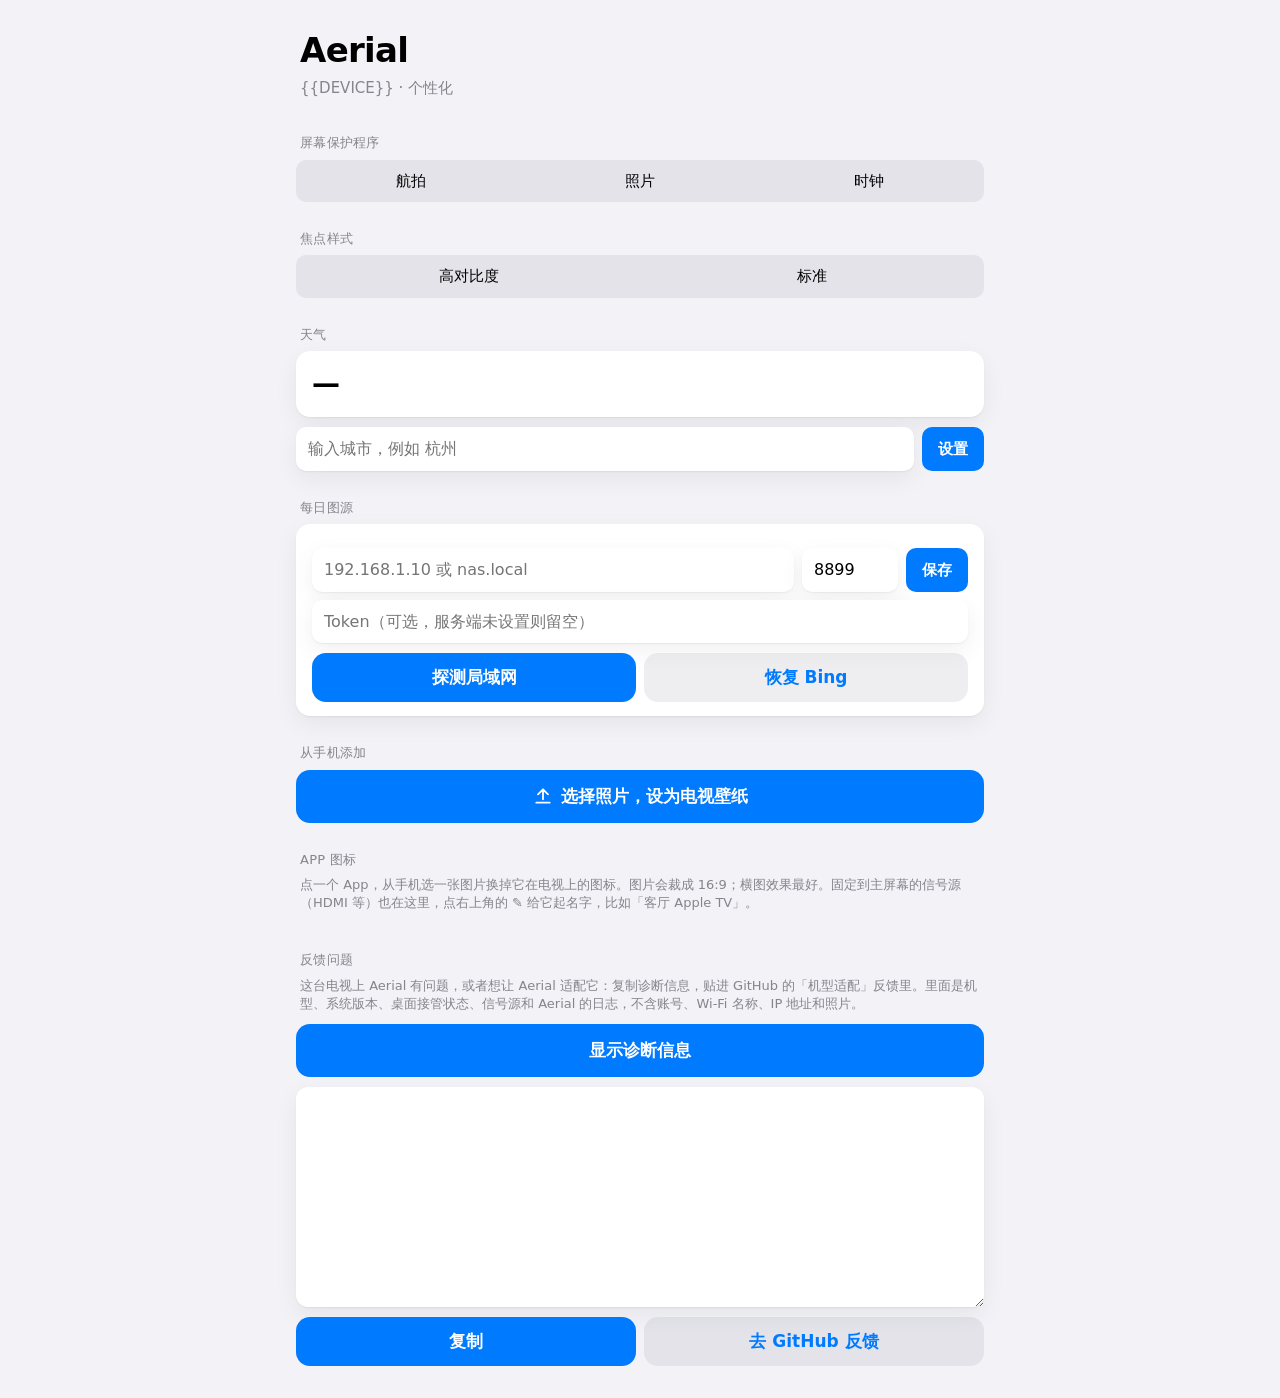
==== commit 16b04410: "feat(wallpaper): configurable LAN daily source Add an optional daily-photo source on the local netwo" ====
--- a/app/src/main/assets/web/index.html
+++ b/app/src/main/assets/web/index.html
@@ -1,5 +1,5 @@
 <!doctype html>
-<html lang="en">
+<html lang="zh-CN">
 <head>
 <meta charset="utf-8">
 <meta name="viewport" content="width=device-width, initial-scale=1, viewport-fit=cover">
@@ -27,10 +27,9 @@
     padding: env(safe-area-inset-top) 16px calc(32px + env(safe-area-inset-bottom));
     max-width: 720px; margin-inline: auto;
   }
-  header { padding: 28px 4px 8px; position: relative; }
+  header { padding: 28px 4px 8px; }
   header h1 { font-size: 34px; font-weight: 700; letter-spacing: -.02em; margin: 0; }
   header p { margin: 4px 0 0; color: var(--secondary); font-size: 15px; }
-  .lang { position: absolute; top: 24px; right: 4px; max-width: 46%; appearance: auto; border: 0; border-radius: 999px; background: var(--fill); color: var(--tint); font: inherit; font-size: 14px; font-weight: 600; padding: 7px 10px; cursor: pointer; }
   h2 { font-size: 13px; font-weight: 500; text-transform: uppercase; letter-spacing: .02em; color: var(--secondary); margin: 28px 4px 8px; }
   .group { background: var(--card); border-radius: 14px; box-shadow: var(--shadow); overflow: hidden; }
   .segmented { display: grid; grid-template-columns: repeat(3, 1fr); background: var(--fill); border-radius: 10px; padding: 2px; gap: 2px; }
@@ -108,54 +107,70 @@
 <body>
 <header>
   <h1>Aerial</h1>
-  <p>{{DEVICE}} · <span data-i18n="personalize"></span></p>
-  <select class="lang" id="lang" data-i18n-aria-label="language"></select>
+  <p>{{DEVICE}} · 个性化</p>
 </header>
 
-<h2 data-i18n="screensaver"></h2>
-<div class="segmented" id="ss" role="group" data-i18n-aria-label="screensaver_short">
-  <button data-mode="aerial" data-i18n="ss_aerial"></button>
-  <button data-mode="photos" data-i18n="ss_photos"></button>
-  <button data-mode="clock" data-i18n="ss_clock"></button>
+<h2>屏幕保护程序</h2>
+<div class="segmented" id="ss" role="group" aria-label="屏保">
+  <button data-mode="aerial">航拍</button>
+  <button data-mode="photos">照片</button>
+  <button data-mode="clock">时钟</button>
 </div>
 <p class="hint" id="ssHint"></p>
 
-<h2 data-i18n="focus"></h2>
-<div class="segmented two" id="focus" role="group" data-i18n-aria-label="focus">
-  <button data-style="high_contrast" data-i18n="focus_high"></button>
-  <button data-style="standard" data-i18n="focus_standard"></button>
+<h2>焦点样式</h2>
+<div class="segmented two" id="focus" role="group" aria-label="焦点样式">
+  <button data-style="high_contrast">高对比度</button>
+  <button data-style="standard">标准</button>
 </div>
 <p class="hint" id="focusHint"></p>
 
-<h2 data-i18n="weather"></h2>
+<h2>天气</h2>
 <div class="group wx"><b id="wxNow">—</b><span id="wxPlace"></span></div>
 <form class="city" id="cityForm">
-  <input id="city" type="text" data-i18n-placeholder="city_ph" enterkeyhint="done" autocomplete="off">
-  <button id="cityBtn" data-i18n="set"></button>
+  <input id="city" type="text" placeholder="输入城市，例如 杭州" enterkeyhint="done" autocomplete="off">
+  <button id="cityBtn">设置</button>
 </form>
 <p class="hint" id="wxHint"></p>
 
-<h2 data-i18n="add_h"></h2>
+<h2>每日图源</h2>
+<div class="group" style="padding:14px 16px">
+  <div class="city">
+    <input id="dailyHost" type="text" placeholder="192.168.1.10 或 nas.local" autocomplete="off">
+    <input id="dailyPort" type="number" min="1" max="65535" value="8899" style="max-width:96px">
+    <button id="dailySave">保存</button>
+  </div>
+  <div class="city" style="margin-top:8px">
+    <input id="dailyToken" type="password" placeholder="Token（可选，服务端未设置则留空）" autocomplete="off">
+  </div>
+  <p class="hint" id="dailyHint"></p>
+  <div class="row">
+    <button class="upload" id="dailyProbe">探测局域网</button>
+    <button class="upload plain" id="dailyBing">恢复 Bing</button>
+  </div>
+</div>
+
+<h2>从手机添加</h2>
 <label class="upload" id="uploadBtn">
   <svg width="20" height="20" viewBox="0 0 24 24" fill="none" stroke="currentColor" stroke-width="2.2" stroke-linecap="round" stroke-linejoin="round"><path d="M12 16V4M6 10l6-6 6 6M4 20h16"/></svg>
-  <span id="uploadLabel" data-i18n="upload_label"></span>
+  <span id="uploadLabel">选择照片，设为电视壁纸</span>
   <input id="file" type="file" accept="image/*" multiple hidden>
 </label>
 
 <div id="sections"></div>
 
-<h2 data-i18n="icons_h"></h2>
-<p class="hint" style="margin-top:0;margin-bottom:12px" data-i18n="icons_hint"></p>
+<h2>App 图标</h2>
+<p class="hint" style="margin-top:0;margin-bottom:12px">点一个 App，从手机选一张图片换掉它在电视上的图标。图片会裁成 16:9；横图效果最好。固定到主屏幕的信号源（HDMI 等）也在这里，点右上角的 ✎ 给它起名字，比如「客厅 Apple TV」。</p>
 <div class="grid" id="apps"></div>
 <input id="iconFile" type="file" accept="image/*" hidden>
 
-<h2 data-i18n="feedback_h"></h2>
-<p class="hint" style="margin-top:0;margin-bottom:12px" data-i18n="feedback_hint"></p>
-<button class="upload" id="diagBtn" data-i18n="diag_show"></button>
+<h2>反馈问题</h2>
+<p class="hint" style="margin-top:0;margin-bottom:12px">这台电视上 Aerial 有问题，或者想让 Aerial 适配它：复制诊断信息，贴进 GitHub 的「机型适配」反馈里。里面是机型、系统版本、桌面接管状态、信号源和 Aerial 的日志，不含账号、Wi-Fi 名称、IP 地址和照片。</p>
+<button class="upload" id="diagBtn">显示诊断信息</button>
 <textarea class="diag" id="diag" readonly hidden></textarea>
 <div class="row" id="diagActions" hidden>
-  <button class="upload" id="diagCopy" data-i18n="diag_copy"></button>
-  <a class="upload plain" href="https://github.com/pengchujin/aerial-tv/issues/new?template=device.yml" target="_blank" rel="noopener" data-i18n="diag_github"></a>
+  <button class="upload" id="diagCopy">复制</button>
+  <a class="upload plain" href="https://github.com/pengchujin/aerial-tv/issues/new?template=device.yml" target="_blank" rel="noopener">去 GitHub 反馈</a>
 </div>
 <div class="toast" id="toast"></div>
 
@@ -164,465 +179,17 @@
 const $ = s => document.querySelector(s);
 let state = null;
 
-// The language: ?lang=ru in the address, else the one picked with the button at the top right (kept on
-// the phone), else the first of the phone's preferred languages that has a table, else English. Keys are in KEYS, one array of texts per language.
-const KEYS = ["personalize", "screensaver", "screensaver_short", "ss_aerial", "ss_photos", "ss_clock", "focus", "focus_high", "focus_standard", "weather", "city_ph", "set", "add_h", "upload_label", "icons_h", "icons_hint", "feedback_h", "feedback_hint", "diag_show", "diag_copy", "diag_github", "hint_aerial", "hint_photos", "hint_clock", "g_live", "g_live_sub", "g_daily", "g_daily_sub", "g_photo", "g_builtin", "g_auto", "toast_wallpaper", "aria_delete", "confirm_delete", "wx_clear", "wx_partlycloudy", "wx_cloudy", "wx_fog", "wx_rain", "wx_snow", "wx_thunder", "wx_chosen", "wx_auto_btn", "toast_auto", "wx_guessed", "wx_none", "tag_source", "tag_custom", "aria_rename", "prompt_rename", "toast_renamed", "toast_name_reset", "toast_rename_fail", "aria_reset_icon", "confirm_reset_icon", "toast_icon_reset", "focus_hint_standard", "focus_hint_high", "daily_title", "daily_caption", "rotate_title", "rotate_caption", "empty_photos", "add_second", "toast_tv_updated", "sending_n", "toast_added", "toast_no_photos", "toast_send_fail", "toast_city_set", "toast_city_nf", "toast_set_fail", "toast_sending_icon", "toast_icon_set", "toast_icon_bad", "diag_collecting", "toast_diag_fail", "toast_copied", "toast_copy_manual", "language"];
-const TEXTS = {
- "zh": [
-  "个性化",
-  "屏幕保护程序",
-  "屏保",
-  "航拍",
-  "照片",
-  "时钟",
-  "焦点样式",
-  "高对比度",
-  "标准",
-  "天气",
-  "输入城市，例如 杭州",
-  "设置",
-  "从手机添加",
-  "选择照片，设为电视壁纸",
-  "App 图标",
-  "点一个 App，从手机选一张图片换掉它在电视上的图标。图片会裁成 16:9；横图效果最好。固定到主屏幕的信号源（HDMI 等）也在这里，点右上角的 ✎ 给它起名字，比如「客厅 Apple TV」。",
-  "反馈问题",
-  "这台电视上 Aerial 有问题，或者想让 Aerial 适配它：复制诊断信息，贴进 GitHub 的「机型适配」反馈里。里面是机型、系统版本、桌面接管状态、信号源和 Aerial 的日志，不含账号、Wi-Fi 名称、IP 地址和照片。",
-  "显示诊断信息",
-  "复制",
-  "去 GitHub 反馈",
-  "播放 Apple TV 航拍影片，画面会标出所在的地点。",
-  "轮播每日精选和你的照片。",
-  "大号时钟，配合当前壁纸。",
-  "航拍",
-  "停在主屏幕 10 秒后，壁纸播放 Apple TV 的航拍；按任意键停在当前画面",
-  "每日精选",
-  "每天自动更新的风景摄影",
-  "我的照片",
-  "内置",
-  "更多",
-  "已设为电视壁纸",
-  "删除",
-  "删除这张照片？",
-  "晴",
-  "多云",
-  "阴",
-  "雾",
-  "雨",
-  "雪",
-  "雷雨",
-  "显示 {place} 的天气。",
-  "改回按网络自动定位",
-  "已改回自动定位",
-  "按网络自动定位：{place}。用了代理时常会定错，不对的话输入你所在的城市。",
-  "还没有定位到。输入你所在的城市。",
-  "信号源",
-  "自定义图标",
-  "起名字",
-  "给「{port}」起个名字（留空恢复默认）",
-  "电视上已改名",
-  "已恢复默认名字",
-  "改名失败，请重试",
-  "恢复默认图标",
-  "恢复「{label}」的默认图标？",
-  "已恢复默认图标",
-  "与 Apple TV 默认一致：选中的 App 只放大浮起。",
-  "选中的 App 外面加一圈白色描边，离得远也看得清。",
-  "每日自动更新",
-  "总是使用当天的照片",
-  "每天换一张",
-  "每天自动换成下一张照片",
-  "还没有照片。用上面的按钮从手机添加。",
-  "再加一张照片，就可以选「每天换一张」。",
-  "电视上已更新",
-  "正在发送 {n} 张…",
-  "已添加 {n} 张，最后一张已设为壁纸",
-  "没有可用的照片",
-  "发送失败，请重试",
-  "已设为 {place}",
-  "没有找到「{name}」",
-  "设置失败，请重试",
-  "正在发送「{label}」的图标…",
-  "电视上已更换",
-  "这张图片用不了",
-  "正在收集…",
-  "没有取到，请重试",
-  "已复制",
-  "请长按文本框全选后复制",
-  "语言"
- ],
- "en": [
-  "Personalize",
-  "Screensaver",
-  "Screensaver",
-  "Aerial",
-  "Photos",
-  "Clock",
-  "Focus Style",
-  "High Contrast",
-  "Standard",
-  "Weather",
-  "Enter a city, e.g. London",
-  "Set",
-  "Add from Phone",
-  "Choose photos to use as TV wallpaper",
-  "App Icons",
-  "Tap an app and pick a picture from your phone to replace its icon on the TV. The picture is cropped to 16:9; wide pictures work best. Inputs pinned to Home (HDMI and the like) are here too: tap ✎ at the top right to name one, for example “Living Room Apple TV”.",
-  "Report a Problem",
-  "Something is wrong with Aerial on this TV, or you want Aerial to support it: copy the diagnostics and paste them into a GitHub “Device” issue. They hold the model, the system version, the Home takeover status, the inputs and Aerial’s log, and no accounts, Wi-Fi names, IP addresses or photos.",
-  "Show Diagnostics",
-  "Copy",
-  "Report on GitHub",
-  "Plays Apple TV’s aerial films, with the place named on screen.",
-  "Cycles through the daily photos and yours.",
-  "A big clock over the current wallpaper.",
-  "Aerial",
-  "After 10 seconds on Home, the wallpaper plays Apple TV’s aerial films; press any key to stop on the current frame",
-  "Daily Photos",
-  "Landscape photography, updated every day",
-  "My Photos",
-  "Built-in",
-  "More",
-  "Set as the TV wallpaper",
-  "Delete",
-  "Delete this photo?",
-  "Clear",
-  "Partly cloudy",
-  "Cloudy",
-  "Fog",
-  "Rain",
-  "Snow",
-  "Thunderstorm",
-  "Showing the weather for {place}.",
-  "Go back to locating by network",
-  "Back to locating by network",
-  "Located from the network: {place}. A proxy often throws it off; if it is wrong, enter your city.",
-  "Not located yet. Enter your city.",
-  "Input",
-  "Custom icon",
-  "Rename",
-  "Name “{port}” (leave empty to restore the default)",
-  "Renamed on the TV",
-  "Default name restored",
-  "Could not rename, try again",
-  "Restore default icon",
-  "Restore the default icon of “{label}”?",
-  "Default icon restored",
-  "As on Apple TV: the selected app only lifts.",
-  "A white frame around the selected app, easy to see from across the room.",
-  "Always Today’s",
-  "Always uses today’s photo",
-  "One a Day",
-  "Switches to the next photo every day",
-  "No photos yet. Add some from your phone with the button above.",
-  "Add one more photo to choose “One a Day”.",
-  "Updated on the TV",
-  "Sending {n}…",
-  "Added {n}; the last one is now the wallpaper",
-  "No usable photos",
-  "Could not send, try again",
-  "Set to {place}",
-  "Could not find “{name}”",
-  "Could not set it, try again",
-  "Sending the icon for “{label}”…",
-  "Changed on the TV",
-  "That picture cannot be used",
-  "Collecting…",
-  "Could not get it, try again",
-  "Copied",
-  "Long-press the text box, select all and copy",
-  "Language"
- ],
- "ru": [
-  "Персонализация",
-  "Заставка",
-  "Заставка",
-  "Аэросъёмка",
-  "Фото",
-  "Часы",
-  "Стиль фокуса",
-  "Высокий контраст",
-  "Стандартный",
-  "Погода",
-  "Введите город, например Москва",
-  "Задать",
-  "Добавить с телефона",
-  "Выберите фото для обоев телевизора",
-  "Значки приложений",
-  "Нажмите на приложение и выберите на телефоне картинку, чтобы заменить его значок на телевизоре. Картинка обрезается до 16:9; лучше всего подходят широкие. Здесь же источники, закреплённые на главном экране (HDMI и подобные): нажмите ✎ в правом верхнем углу, чтобы назвать источник, например «Apple TV в гостиной».",
-  "Сообщить о проблеме",
-  "С Aerial на этом телевизоре что-то не так, или вы хотите, чтобы Aerial его поддерживал: скопируйте диагностику и вставьте её в обращение GitHub о моделях. В ней модель, версия системы, статус перехвата главного экрана, источники и журнал Aerial, без учётных записей, названий Wi-Fi, IP-адресов и фото.",
-  "Показать диагностику",
-  "Копировать",
-  "Сообщить на GitHub",
-  "Воспроизводит аэросъёмку Apple TV, на экране указано место.",
-  "Сменяются фото дня и ваши фото.",
-  "Большие часы поверх текущих обоев.",
-  "Аэросъёмка",
-  "После 10 секунд на главном экране обои воспроизводят аэросъёмку Apple TV; нажмите любую кнопку, чтобы остановиться на текущем кадре",
-  "Фото дня",
-  "Пейзажная фотография, обновляется каждый день",
-  "Мои фото",
-  "Встроенные",
-  "Ещё",
-  "Установлено как обои телевизора",
-  "Удалить",
-  "Удалить это фото?",
-  "Ясно",
-  "Переменная облачность",
-  "Облачно",
-  "Туман",
-  "Дождь",
-  "Снег",
-  "Гроза",
-  "Показана погода для: {place}.",
-  "Вернуться к определению по сети",
-  "Снова определяется по сети",
-  "Определено по сети: {place}. Прокси часто сбивает определение; если неверно, введите свой город.",
-  "Пока не определено. Введите свой город.",
-  "Источник",
-  "Свой значок",
-  "Переименовать",
-  "Назовите «{port}» (оставьте пустым, чтобы вернуть название по умолчанию)",
-  "Переименовано на телевизоре",
-  "Название по умолчанию восстановлено",
-  "Не удалось переименовать, повторите",
-  "Вернуть значок по умолчанию",
-  "Вернуть значок «{label}» по умолчанию?",
-  "Значок по умолчанию возвращён",
-  "Как на Apple TV: выбранное приложение лишь приподнимается.",
-  "Белая рамка вокруг выбранного приложения, хорошо заметная с другого конца комнаты.",
-  "Всегда сегодняшнее",
-  "Всегда сегодняшнее фото",
-  "Одно в день",
-  "Каждый день сменяется следующим фото",
-  "Фото пока нет. Добавьте их с телефона кнопкой выше.",
-  "Добавьте ещё одно фото, чтобы выбрать «Одно в день».",
-  "Обновлено на телевизоре",
-  "Отправка: {n}…",
-  "Добавлено: {n}; последнее стало обоями",
-  "Нет подходящих фото",
-  "Не удалось отправить, повторите",
-  "Установлено: {place}",
-  "Не удалось найти «{name}»",
-  "Не удалось задать, повторите",
-  "Отправка значка для «{label}»…",
-  "Изменено на телевизоре",
-  "Эту картинку использовать нельзя",
-  "Сбор данных…",
-  "Не удалось получить, повторите",
-  "Скопировано",
-  "Удерживайте текстовое поле, выделите всё и скопируйте",
-  "Язык"
- ],
- "uk": [
-  "Персоналізація",
-  "Заставка",
-  "Заставка",
-  "Аерозйомка",
-  "Фото",
-  "Годинник",
-  "Стиль фокуса",
-  "Високий контраст",
-  "Стандартний",
-  "Погода",
-  "Введіть місто, наприклад Київ",
-  "Задати",
-  "Додати з телефона",
-  "Виберіть фото для шпалер телевізора",
-  "Значки застосунків",
-  "Натисніть на застосунок і виберіть на телефоні зображення, щоб замінити його значок на телевізорі. Зображення обрізається до 16:9; найкраще підходять широкі. Тут же джерела, закріплені на головному екрані (HDMI тощо): натисніть ✎ у правому верхньому куті, щоб назвати джерело, наприклад «Apple TV у вітальні».",
-  "Повідомити про проблему",
-  "З Aerial на цьому телевізорі щось не так, або ви хочете, щоб Aerial його підтримував: скопіюйте діагностику й вставте її в звернення GitHub про моделі. У ній модель, версія системи, статус перехоплення головного екрана, джерела та журнал Aerial, без облікових записів, назв Wi-Fi, IP-адрес і фото.",
-  "Показати діагностику",
-  "Копіювати",
-  "Повідомити на GitHub",
-  "Відтворює аерозйомку Apple TV, на екрані вказано місце.",
-  "Змінюються фото дня та ваші фото.",
-  "Великий годинник поверх поточних шпалер.",
-  "Аерозйомка",
-  "Після 10 секунд на головному екрані шпалери відтворюють аерозйомку Apple TV; натисніть будь-яку кнопку, щоб зупинитися на поточному кадрі",
-  "Фото дня",
-  "Пейзажна фотографія, оновлюється щодня",
-  "Мої фото",
-  "Вбудовані",
-  "Ще",
-  "Встановлено як шпалери телевізора",
-  "Видалити",
-  "Видалити це фото?",
-  "Ясно",
-  "Мінлива хмарність",
-  "Хмарно",
-  "Туман",
-  "Дощ",
-  "Сніг",
-  "Гроза",
-  "Показано погоду для: {place}.",
-  "Повернутися до визначення за мережею",
-  "Знову визначається за мережею",
-  "Визначено за мережею: {place}. Проксі часто збиває визначення; якщо хибно, введіть своє місто.",
-  "Ще не визначено. Введіть своє місто.",
-  "Джерело",
-  "Власний значок",
-  "Перейменувати",
-  "Назвіть «{port}» (залиште порожнім, щоб повернути назву за замовчуванням)",
-  "Перейменовано на телевізорі",
-  "Назву за замовчуванням відновлено",
-  "Не вдалося перейменувати, повторіть",
-  "Повернути значок за замовчуванням",
-  "Повернути значок «{label}» за замовчуванням?",
-  "Значок за замовчуванням повернуто",
-  "Як на Apple TV: вибраний застосунок лише трохи підіймається.",
-  "Біла рамка навколо вибраного застосунку, добре помітна з іншого кінця кімнати.",
-  "Завжди сьогоднішнє",
-  "Завжди сьогоднішнє фото",
-  "Одне на день",
-  "Щодня змінюється наступним фото",
-  "Фото ще немає. Додайте їх з телефона кнопкою вище.",
-  "Додайте ще одне фото, щоб вибрати «Одне на день».",
-  "Оновлено на телевізорі",
-  "Надсилання: {n}…",
-  "Додано: {n}; останнє стало шпалерами",
-  "Немає придатних фото",
-  "Не вдалося надіслати, повторіть",
-  "Встановлено: {place}",
-  "Не вдалося знайти «{name}»",
-  "Не вдалося задати, повторіть",
-  "Надсилання значка для «{label}»…",
-  "Змінено на телевізорі",
-  "Це зображення використати не можна",
-  "Збирання даних…",
-  "Не вдалося отримати, повторіть",
-  "Скопійовано",
-  "Утримуйте текстове поле, виділіть усе й скопіюйте",
-  "Мова"
- ],
- "kk": [
-  "Жекелендіру",
-  "Экран қорғаушы",
-  "Экран қорғаушы",
-  "Аэрожиын",
-  "Фотолар",
-  "Сағат",
-  "Фокус стилі",
-  "Жоғары контраст",
-  "Стандартты",
-  "Ауа райы",
-  "Қаланы енгізіңіз, мысалы Алматы",
-  "Орнату",
-  "Телефоннан қосу",
-  "Теледидар түсқағазы үшін фото таңдаңыз",
-  "Қолданба белгішелері",
-  "Қолданбаны түртіп, телефоннан сурет таңдаңыз, сонда оның теледидардағы белгішесі ауысады. Сурет 16:9 өлшеміне қиылады; ең жақсы нәтижені кең суреттер береді. Басты экранға бекітілген көздер (HDMI және т.б.) де осында: атау беру үшін жоғарғы оң жақтағы ✎ түймесін басыңыз, мысалы «Қонақ бөлмедегі Apple TV».",
-  "Мәселе туралы хабарлау",
-  "Осы теледидардағы Aerial-де ақау бар немесе Aerial-дің оны қолдағанын қалайсыз: диагностиканы көшіріп, GitHub-тағы құрылғы туралы өтінішке қойыңыз. Онда модель, жүйе нұсқасы, басты экранды басып алу күйі, көздер және Aerial журналы бар, есептік жазбалар, Wi-Fi атаулары, IP мекенжайлар және фотолар жоқ.",
-  "Диагностиканы көрсету",
-  "Көшіру",
-  "GitHub-та хабарлау",
-  "Apple TV аэрожиынын ойнатады, экранда орын көрсетіледі.",
-  "Күннің фотолары мен өз фотоларыңыз кезектеседі.",
-  "Ағымдағы түсқағаз үстіндегі үлкен сағат.",
-  "Аэрожиын",
-  "Басты экранда 10 секунд тұрғаннан кейін түсқағаз Apple TV аэрожиынын ойнатады; ағымдағы кадрда тоқтау үшін кез келген түймені басыңыз",
-  "Күннің фотолары",
-  "Пейзаждық фотография, күн сайын жаңартылады",
-  "Менің фотоларым",
-  "Кіріктірілген",
-  "Тағы",
-  "Теледидар түсқағазы етіп орнатылды",
-  "Жою",
-  "Бұл фотоны жою керек пе?",
-  "Ашық",
-  "Ауыспалы бұлтты",
-  "Бұлтты",
-  "Тұман",
-  "Жаңбыр",
-  "Қар",
-  "Нөсер",
-  "{place} ауа райы көрсетілген.",
-  "Желі бойынша анықтауға оралу",
-  "Қайтадан желі бойынша анықталады",
-  "Желі бойынша анықталды: {place}. Прокси жиі қателестіреді; қате болса, қалаңызды енгізіңіз.",
-  "Әлі анықталған жоқ. Қалаңызды енгізіңіз.",
-  "Көз",
-  "Өз белгішесі",
-  "Атын өзгерту",
-  "«{port}» атауын беріңіз (әдепкі атау үшін бос қалдырыңыз)",
-  "Теледидарда аты өзгертілді",
-  "Әдепкі атау қайтарылды",
-  "Атын өзгертуге болмады, қайталап көріңіз",
-  "Әдепкі белгішені қайтару",
-  "«{label}» әдепкі белгішесін қайтару керек пе?",
-  "Әдепкі белгіше қайтарылды",
-  "Apple TV сияқты: таңдалған қолданба тек көтеріледі.",
-  "Таңдалған қолданбаның айналасындағы ақ жақтау, бөлменің арғы шетінен де жақсы көрінеді.",
-  "Әрқашан бүгінгісі",
-  "Әрқашан бүгінгі фото",
-  "Күніне біреуі",
-  "Күн сайын келесі фотоға ауысады",
-  "Фотолар әлі жоқ. Оларды жоғарыдағы түймемен телефоннан қосыңыз.",
-  "«Күніне біреуін» таңдау үшін тағы бір фото қосыңыз.",
-  "Теледидарда жаңартылды",
-  "Жіберілуде: {n}…",
-  "Қосылды: {n}; соңғысы түсқағаз болды",
-  "Жарамды фотолар жоқ",
-  "Жіберуге болмады, қайталап көріңіз",
-  "Орнатылды: {place}",
-  "«{name}» табылмады",
-  "Орнатуға болмады, қайталап көріңіз",
-  "«{label}» үшін белгіше жіберілуде…",
-  "Теледидарда өзгертілді",
-  "Бұл суретті пайдалануға болмайды",
-  "Жиналуда…",
-  "Алуға болмады, қайталап көріңіз",
-  "Көшірілді",
-  "Мәтін өрісін ұзақ басып, барлығын таңдап, көшіріңіз",
-  "Тіл"
- ]
-};
-const LANGS = Object.keys(TEXTS);
-const LANG = (() => {
-  const asked = new URLSearchParams(location.search).get('lang');
-  let saved = null;
-  try { saved = localStorage.getItem('aerial-lang'); } catch (e) {}
-  const prefs = [asked, saved, ...(navigator.languages && navigator.languages.length ? navigator.languages : [navigator.language || ''])];
-  for (const l of prefs) { if (!l) continue; const c = String(l).toLowerCase().split('-')[0]; if (LANGS.includes(c)) return c; }
-  return 'en';
-})();
-const NAMES = { zh: '中文', en: 'English', ru: 'Русский', uk: 'Українська', kk: 'Қазақша' };
-const I18N = {};
-for (const l of LANGS) { I18N[l] = {}; KEYS.forEach((k, i) => I18N[l][k] = TEXTS[l][i]); }
-function t(key, vars) {
-  let s = I18N[LANG][key] || I18N.en[key] || I18N.zh[key] || key;
-  if (vars) for (const k in vars) s = s.split('{' + k + '}').join(vars[k]);
-  return s;
-}
-function initLangSwitch() {
-  const s = $('#lang');
-  for (const l of LANGS) { const o = document.createElement('option'); o.value = l; o.textContent = NAMES[l] || l; s.appendChild(o); }
-  s.value = LANG;
-  s.onchange = () => {
-    try { localStorage.setItem('aerial-lang', s.value); } catch (e) {}
-    const u = new URL(location.href); u.searchParams.set('lang', s.value); location.replace(u.toString());
-  };
-}
-function applyI18n() {
-  document.documentElement.lang = LANG;
-  document.querySelectorAll('[data-i18n]').forEach(e => e.textContent = t(e.dataset.i18n));
-  document.querySelectorAll('[data-i18n-aria-label]').forEach(e => e.setAttribute('aria-label', t(e.dataset.i18nAriaLabel)));
-  document.querySelectorAll('[data-i18n-placeholder]').forEach(e => e.setAttribute('placeholder', t(e.dataset.i18nPlaceholder)));
-}
-
 const hints = {
-  aerial: t('hint_aerial'),
-  photos: t('hint_photos'),
-  clock: t('hint_clock')
+  aerial: '播放 Apple TV 航拍影片，画面会标出所在的地点。',
+  photos: '轮播每日精选和你的照片。',
+  clock: '大号时钟，配合当前壁纸。'
 };
 const groups = [
-  ['live', t('g_live'), t('g_live_sub')],
-  ['daily', t('g_daily'), t('g_daily_sub')],
-  ['photo', t('g_photo'), ''],
-  ['builtin', t('g_builtin'), ''],
-  ['auto', t('g_auto'), '']
+  ['live', '航拍', '停在主屏幕 10 秒后，壁纸播放 Apple TV 的航拍；按任意键停在当前画面'],
+  ['daily', '每日精选', '每天自动更新的风景摄影'],
+  ['photo', '我的照片', ''],
+  ['builtin', '内置', ''],
+  ['auto', '更多', '']
 ];
 
 function toast(msg) {
@@ -647,14 +214,14 @@
   b.querySelector('.t').textContent = w.title;
   b.querySelector('.c').textContent = w.caption || '';
   b.onclick = async () => {
-    state = await api('api/wallpaper', { id: w.id }); render(); toast(t('toast_wallpaper'));
+    state = await api('api/wallpaper', { id: w.id }); render(); toast('已设为电视壁纸');
   };
   if (w.kind === 'photo') {
     const d = document.createElement('button');
-    d.className = 'del'; d.textContent = '✕'; d.setAttribute('aria-label', t('aria_delete'));
+    d.className = 'del'; d.textContent = '✕'; d.setAttribute('aria-label', '删除');
     d.onclick = async e => {
       e.stopPropagation();
-      if (!confirm(t('confirm_delete'))) return;
+      if (!confirm('删除这张照片？')) return;
       state = await api('api/delete', { id: w.id }); render();
     };
     b.appendChild(d);
@@ -662,7 +229,7 @@
   return b;
 }
 
-const weatherNames = { clear: t('wx_clear'), partlycloudy: t('wx_partlycloudy'), cloudy: t('wx_cloudy'), fog: t('wx_fog'), rain: t('wx_rain'), snow: t('wx_snow'), thunder: t('wx_thunder') };
+const weatherNames = { clear: '晴', partlycloudy: '多云', cloudy: '阴', fog: '雾', rain: '雨', snow: '雪', thunder: '雷雨' };
 
 function renderWeather() {
   const w = state.weather || {};
@@ -670,14 +237,14 @@
   $('#wxPlace').textContent = w.place || '';
   const hint = $('#wxHint'); hint.innerHTML = '';
   if (w.chosen) {
-    hint.append(t('wx_chosen', { place: w.place }));
-    const b = document.createElement('button'); b.className = 'link'; b.textContent = t('wx_auto_btn');
-    b.onclick = async () => { state = await api('api/weather/auto', {}); render(); toast(t('toast_auto')); };
+    hint.append(`显示 ${w.place} 的天气。`);
+    const b = document.createElement('button'); b.className = 'link'; b.textContent = '改回按网络自动定位';
+    b.onclick = async () => { state = await api('api/weather/auto', {}); render(); toast('已改回自动定位'); };
     hint.append(b);
   } else {
     hint.textContent = w.place
-      ? t('wx_guessed', { place: w.place })
-      : t('wx_none');
+      ? `按网络自动定位：${w.place}。用了代理时常会定错，不对的话输入你所在的城市。`
+      : '还没有定位到。输入你所在的城市。';
   }
 }
 
@@ -690,27 +257,27 @@
     b.innerHTML = `<img loading="lazy" alt=""><div class="t"></div><div class="c"></div>`;
     b.querySelector('img').src = `${base}tile/${encodeURIComponent(a.key)}?v=${a.stamp}-${a.look || 0}`;
     b.querySelector('.t').textContent = a.label;
-    b.querySelector('.c').textContent = a.source ? (a.label === a.port ? t('tag_source') : a.port) : a.custom ? t('tag_custom') : '';
+    b.querySelector('.c').textContent = a.source ? (a.label === a.port ? '信号源' : a.port) : a.custom ? '自定义图标' : '';
     if (a.source) {
       const n = document.createElement('button');
-      n.className = 'del ren'; n.textContent = '✎'; n.setAttribute('aria-label', t('aria_rename'));
+      n.className = 'del ren'; n.textContent = '✎'; n.setAttribute('aria-label', '起名字');
       n.onclick = async e => {
         e.stopPropagation();
-        const name = prompt(t('prompt_rename', { port: a.port }), a.name || '');
+        const name = prompt(`给「${a.port}」起个名字（留空恢复默认）`, a.name || '');
         if (name === null) return;
-        try { state = await api('api/source/name', { app: a.key, name }); render(); toast(t(name.trim() ? 'toast_renamed' : 'toast_name_reset')); }
-        catch (err) { toast(t('toast_rename_fail')); }
+        try { state = await api('api/source/name', { app: a.key, name }); render(); toast(name.trim() ? '电视上已改名' : '已恢复默认名字'); }
+        catch (err) { toast('改名失败，请重试'); }
       };
       b.appendChild(n);
     }
     b.onclick = () => { iconFor = a; $('#iconFile').click(); };
     if (a.custom) {
       const r = document.createElement('button');
-      r.className = 'del'; r.textContent = '↺'; r.setAttribute('aria-label', t('aria_reset_icon'));
+      r.className = 'del'; r.textContent = '↺'; r.setAttribute('aria-label', '恢复默认图标');
       r.onclick = async e => {
         e.stopPropagation();
-        if (!confirm(t('confirm_reset_icon', { label: a.label }))) return;
-        state = await api('api/icon/reset', { app: a.key }); render(); toast(t('toast_icon_reset'));
+        if (!confirm(`恢复「${a.label}」的默认图标？`)) return;
+        state = await api('api/icon/reset', { app: a.key }); render(); toast('已恢复默认图标');
       };
       b.appendChild(r);
     }
@@ -718,7 +285,21 @@
   }
 }
 
+function renderDaily() {
+  const d = state.daily || {};
+  const host = $('#dailyHost');
+  if (document.activeElement !== host) host.value = d.host || '';
+  const port = $('#dailyPort');
+  if (document.activeElement !== port) port.value = d.port || 8899;
+  const token = $('#dailyToken');
+  if (document.activeElement !== token) token.value = d.token || '';
+  $('#dailyHint').textContent = d.host
+    ? `当前：${d.host}:${d.port}`
+    : '默认使用 Bing；可填写局域网地址、端口和可选 Token，或点「探测局域网」。';
+}
+
 function render() {
+  renderDaily();
   renderWeather();
   renderApps();
   document.querySelectorAll('#ss button').forEach(b =>
@@ -727,29 +308,29 @@
   document.querySelectorAll('#focus button').forEach(b =>
     b.setAttribute('aria-pressed', b.dataset.style === state.focusStyle ? 'true' : 'false'));
   $('#focusHint').textContent = state.focusStyle === 'standard'
-    ? t('focus_hint_standard')
-    : t('focus_hint_high');
+    ? '与 Apple TV 默认一致：选中的 App 只放大浮起。'
+    : '选中的 App 外面加一圈白色描边，离得远也看得清。';
   const root = $('#sections'); root.innerHTML = '';
   for (const [kind, title, sub] of groups) {
     let list = state.wallpapers.filter(w => w.kind === kind);
     if (kind === 'daily' && list.length) {
-      list = [{ id: state.latestDaily, kind: 'daily', title: t('daily_title'), caption: t('daily_caption') }, ...list];
+      list = [{ id: state.latestDaily, kind: 'daily', title: '每日自动更新', caption: '总是使用当天的照片' }, ...list];
     }
     // Two or more photos: one a day, as on the TV (#27, #194).
     if (kind === 'photo' && list.length > 1) {
-      list = [{ id: state.rotatePhotos, kind: 'photos', title: t('rotate_title'), caption: t('rotate_caption') }, ...list];
+      list = [{ id: state.rotatePhotos, kind: 'photos', title: '每天换一张', caption: '每天自动换成下一张照片' }, ...list];
     }
     if (!list.length && kind !== 'photo') continue;
     const h = document.createElement('h2'); h.textContent = title; root.appendChild(h);
     if (!list.length) {
-      const p = document.createElement('p'); p.className = 'empty'; p.textContent = t('empty_photos'); root.appendChild(p);
+      const p = document.createElement('p'); p.className = 'empty'; p.textContent = '还没有照片。用上面的按钮从手机添加。'; root.appendChild(p);
       continue;
     }
     const g = document.createElement('div'); g.className = 'grid';
     list.forEach(w => g.appendChild(card(w, w.id === state.selected)));
     root.appendChild(g);
     if (kind === 'photo' && list.length === 1) {
-      const p = document.createElement('p'); p.className = 'empty'; p.textContent = t('add_second'); root.appendChild(p);
+      const p = document.createElement('p'); p.className = 'empty'; p.textContent = '再加一张照片，就可以选「每天换一张」。'; root.appendChild(p);
     }
   }
 }
@@ -758,20 +339,56 @@
   state = await api('api/screensaver', { mode: b.dataset.mode }); render();
 });
 document.querySelectorAll('#focus button').forEach(b => b.onclick = async () => {
-  state = await api('api/focus', { style: b.dataset.style }); render(); toast(t('toast_tv_updated'));
+  state = await api('api/focus', { style: b.dataset.style }); render(); toast('电视上已更新');
 });
+
+$('#dailySave').onclick = async () => {
+  const btn = $('#dailySave');
+  btn.disabled = true;
+  try {
+    const r = await api('api/daily/source', {
+      host: $('#dailyHost').value, port: $('#dailyPort').value, token: $('#dailyToken').value,
+    });
+    state = r;
+    toast(r.ok ? '已保存每日图源' : (r.error === 'host' ? '地址无效' : (r.error === 'port' ? '端口无效' : '服务器不可达或 Token 错误')));
+    render();
+  } catch (e) { toast('保存失败'); }
+  finally { btn.disabled = false; }
+};
+
+$('#dailyProbe').onclick = async () => {
+  const btn = $('#dailyProbe');
+  btn.disabled = true; btn.textContent = '探测中…';
+  try {
+    const r = await api('api/daily/probe', {
+      host: $('#dailyHost').value, port: $('#dailyPort').value, token: $('#dailyToken').value,
+    });
+    state = r;
+    if (r.ok) { toast('已找到并切换'); render(); }
+    else toast('未找到局域网图源');
+  } catch (e) { toast('探测失败'); }
+  finally { btn.disabled = false; btn.textContent = '探测局域网'; }
+};
+
+$('#dailyBing').onclick = async () => {
+  try {
+    state = await api('api/daily/bing', {});
+    toast('已恢复 Bing');
+    render();
+  } catch (e) { toast('切换失败'); }
+};
 
 $('#file').onchange = async e => {
   const files = [...e.target.files]; if (!files.length) return;
   const btn = $('#uploadBtn'); const label = $('#uploadLabel');
-  btn.setAttribute('disabled', ''); label.textContent = t('sending_n', { n: files.length });
+  btn.setAttribute('disabled', ''); label.textContent = `正在发送 ${files.length} 张…`;
   try {
     const fd = new FormData(); files.forEach((f, i) => fd.append('photo' + i, f, f.name));
     const r = await fetch(base + 'api/upload', { method: 'POST', body: fd });
     state = await r.json(); render();
-    toast(state.added ? t('toast_added', { n: state.added }) : t('toast_no_photos'));
-  } catch (err) { toast(t('toast_send_fail')); }
-  btn.removeAttribute('disabled'); label.textContent = t('upload_label'); e.target.value = '';
+    toast(state.added ? `已添加 ${state.added} 张，最后一张已设为壁纸` : '没有可用的照片');
+  } catch (err) { toast('发送失败，请重试'); }
+  btn.removeAttribute('disabled'); label.textContent = '选择照片，设为电视壁纸'; e.target.value = '';
 };
 
 $('#cityForm').onsubmit = async e => {
@@ -780,33 +397,33 @@
   const btn = $('#cityBtn'); btn.setAttribute('disabled', '');
   try {
     state = await api('api/weather/city', { name }); render();
-    toast(state.found ? t('toast_city_set', { place: state.weather.place }) : t('toast_city_nf', { name }));
+    toast(state.found ? `已设为 ${state.weather.place}` : `没有找到「${name}」`);
     if (state.found) $('#city').value = '';
-  } catch (err) { toast(t('toast_set_fail')); }
+  } catch (err) { toast('设置失败，请重试'); }
   btn.removeAttribute('disabled');
 };
 
 $('#iconFile').onchange = async e => {
   const f = e.target.files[0]; const a = iconFor; e.target.value = '';
   if (!f || !a) return;
-  toast(t('toast_sending_icon', { label: a.label }));
+  toast(`正在发送「${a.label}」的图标…`);
   try {
     const fd = new FormData(); fd.append('app', a.key); fd.append('picture', f, f.name);
     const r = await fetch(base + 'api/icon', { method: 'POST', body: fd });
     if (!r.ok) throw new Error(r.status);
     state = await r.json(); render();
-    toast(t(state.saved ? 'toast_icon_set' : 'toast_icon_bad'));
-  } catch (err) { toast(t('toast_send_fail')); }
+    toast(state.saved ? '电视上已更换' : '这张图片用不了');
+  } catch (err) { toast('发送失败，请重试'); }
 };
 
 $('#diagBtn').onclick = async () => {
-  const b = $('#diagBtn'); b.disabled = true; b.textContent = t('diag_collecting');
+  const b = $('#diagBtn'); b.disabled = true; b.textContent = '正在收集…';
   try {
     const r = await fetch(base + 'api/diagnostics');
     if (!r.ok) throw new Error(r.status);
     $('#diag').value = await r.text();
     $('#diag').hidden = false; $('#diagActions').hidden = false; b.hidden = true;
-  } catch (e) { toast(t('toast_diag_fail')); b.textContent = t('diag_show'); }
+  } catch (e) { toast('没有取到，请重试'); b.textContent = '显示诊断信息'; }
   b.disabled = false;
 };
 // The page is plain HTTP on the LAN, where browsers offer no navigator.clipboard.
@@ -814,11 +431,9 @@
   const t = $('#diag'); t.focus(); t.select(); t.setSelectionRange(0, t.value.length);
   let ok = false;
   try { ok = document.execCommand('copy'); } catch (e) {}
-  toast(t(ok ? 'toast_copied' : 'toast_copy_manual'));
-};
-
-initLangSwitch();
-applyI18n();
+  toast(ok ? '已复制' : '请长按文本框全选后复制');
+};
+
 async function refresh() { try { state = await api('api/state'); render(); } catch (e) {} }
 refresh();
 setInterval(() => { if (!document.hidden) refresh(); }, 6000);
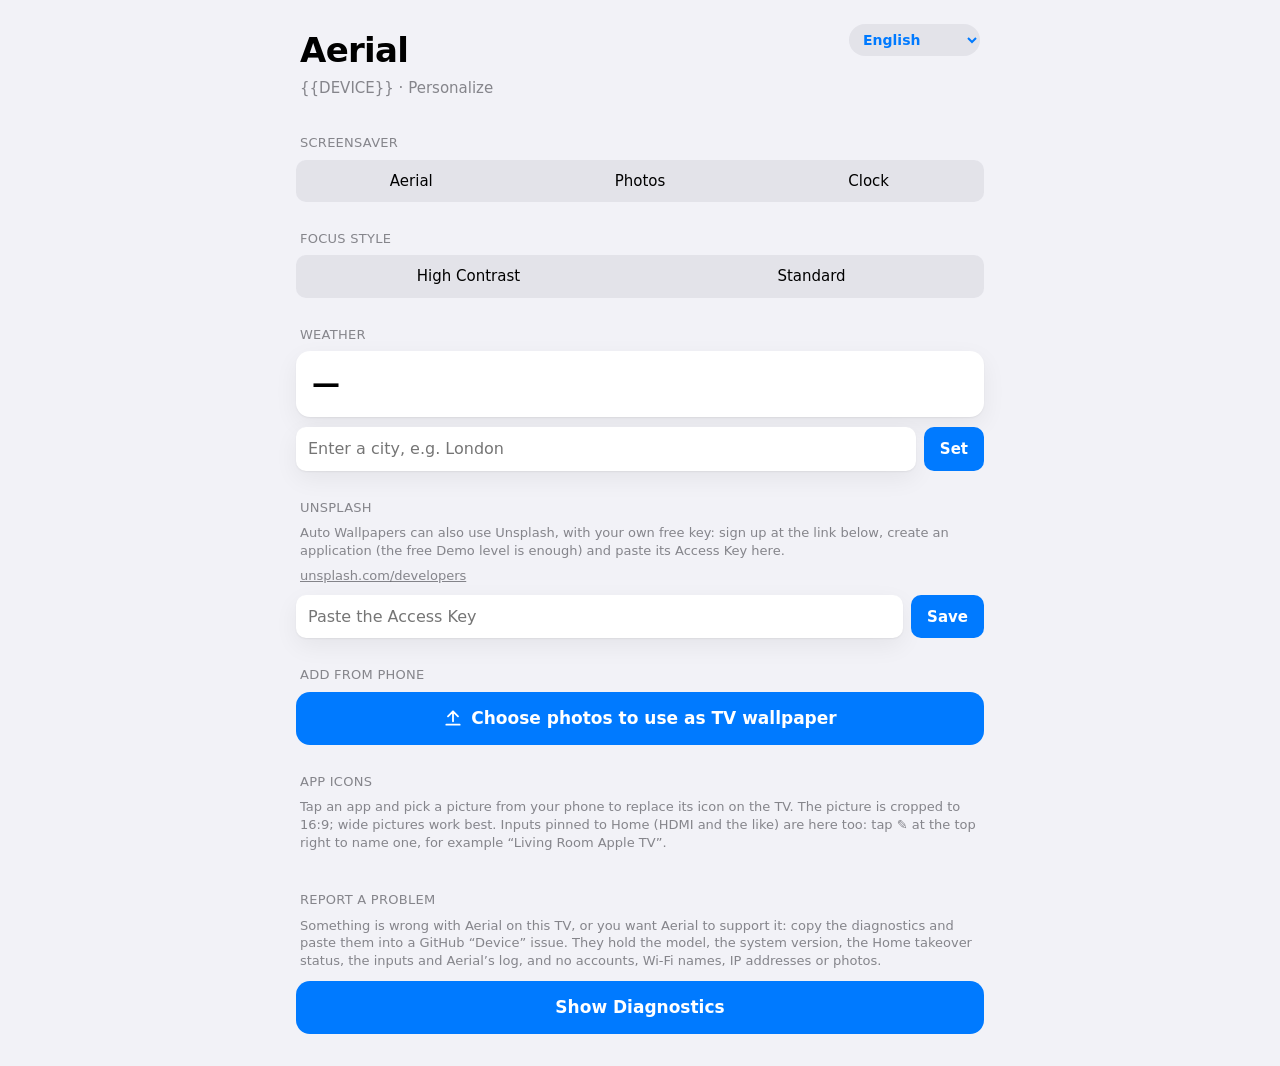
==== commit 921278a4: "Auto wallpapers: pictures that change by themselves, from Bing, Wikimedia, NASA, Unsplash and your o" ====
--- a/app/src/main/assets/web/index.html
+++ b/app/src/main/assets/web/index.html
@@ -1,5 +1,5 @@
 <!doctype html>
-<html lang="zh-CN">
+<html lang="en">
 <head>
 <meta charset="utf-8">
 <meta name="viewport" content="width=device-width, initial-scale=1, viewport-fit=cover">
@@ -27,9 +27,10 @@
     padding: env(safe-area-inset-top) 16px calc(32px + env(safe-area-inset-bottom));
     max-width: 720px; margin-inline: auto;
   }
-  header { padding: 28px 4px 8px; }
+  header { padding: 28px 4px 8px; position: relative; }
   header h1 { font-size: 34px; font-weight: 700; letter-spacing: -.02em; margin: 0; }
   header p { margin: 4px 0 0; color: var(--secondary); font-size: 15px; }
+  .lang { position: absolute; top: 24px; right: 4px; max-width: 46%; appearance: auto; border: 0; border-radius: 999px; background: var(--fill); color: var(--tint); font: inherit; font-size: 14px; font-weight: 600; padding: 7px 10px; cursor: pointer; }
   h2 { font-size: 13px; font-weight: 500; text-transform: uppercase; letter-spacing: .02em; color: var(--secondary); margin: 28px 4px 8px; }
   .group { background: var(--card); border-radius: 14px; box-shadow: var(--shadow); overflow: hidden; }
   .segmented { display: grid; grid-template-columns: repeat(3, 1fr); background: var(--fill); border-radius: 10px; padding: 2px; gap: 2px; }
@@ -41,6 +42,7 @@
   .segmented button[aria-pressed="true"] { background: var(--segment); box-shadow: 0 1px 4px rgba(0,0,0,.12); font-weight: 600; }
   .segmented button:active { transform: scale(.97); }
   .hint { color: var(--secondary); font-size: 13px; margin: 8px 4px 0; }
+  .hint a { color: inherit; text-decoration: underline; }
   .upload {
     display: flex; align-items: center; justify-content: center; gap: 8px; width: 100%;
     padding: 15px; border: 0; border-radius: 14px; background: var(--tint); color: #fff;
@@ -98,6 +100,8 @@
     color: var(--label); background: var(--card); border: 0; border-radius: 12px; padding: 10px; box-shadow: var(--shadow);
   }
   .row { display: flex; gap: 8px; margin-top: 10px; }
+  /* A display rule would otherwise show what is hidden (the diagnostics box and its buttons). */
+  [hidden] { display: none !important; }
   .row .upload { flex: 1; padding: 13px; }
   .row .upload.plain { background: var(--fill); color: var(--tint); text-decoration: none; }
   .link { appearance: none; border: 0; background: none; color: var(--tint); font: inherit; font-size: 13px; padding: 0; }
@@ -107,70 +111,63 @@
 <body>
 <header>
   <h1>Aerial</h1>
-  <p>{{DEVICE}} · 个性化</p>
+  <p>{{DEVICE}} · <span data-i18n="personalize"></span></p>
+  <select class="lang" id="lang" data-i18n-aria-label="language"></select>
 </header>
 
-<h2>屏幕保护程序</h2>
-<div class="segmented" id="ss" role="group" aria-label="屏保">
-  <button data-mode="aerial">航拍</button>
-  <button data-mode="photos">照片</button>
-  <button data-mode="clock">时钟</button>
+<h2 data-i18n="screensaver"></h2>
+<div class="segmented" id="ss" role="group" data-i18n-aria-label="screensaver_short">
+  <button data-mode="aerial" data-i18n="ss_aerial"></button>
+  <button data-mode="photos" data-i18n="ss_photos"></button>
+  <button data-mode="clock" data-i18n="ss_clock"></button>
 </div>
 <p class="hint" id="ssHint"></p>
 
-<h2>焦点样式</h2>
-<div class="segmented two" id="focus" role="group" aria-label="焦点样式">
-  <button data-style="high_contrast">高对比度</button>
-  <button data-style="standard">标准</button>
+<h2 data-i18n="focus"></h2>
+<div class="segmented two" id="focus" role="group" data-i18n-aria-label="focus">
+  <button data-style="high_contrast" data-i18n="focus_high"></button>
+  <button data-style="standard" data-i18n="focus_standard"></button>
 </div>
 <p class="hint" id="focusHint"></p>
 
-<h2>天气</h2>
+<h2 data-i18n="weather"></h2>
 <div class="group wx"><b id="wxNow">—</b><span id="wxPlace"></span></div>
 <form class="city" id="cityForm">
-  <input id="city" type="text" placeholder="输入城市，例如 杭州" enterkeyhint="done" autocomplete="off">
-  <button id="cityBtn">设置</button>
+  <input id="city" type="text" data-i18n-placeholder="city_ph" enterkeyhint="done" autocomplete="off">
+  <button id="cityBtn" data-i18n="set"></button>
 </form>
 <p class="hint" id="wxHint"></p>
 
-<h2>每日图源</h2>
-<div class="group" style="padding:14px 16px">
-  <div class="city">
-    <input id="dailyHost" type="text" placeholder="192.168.1.10 或 nas.local" autocomplete="off">
-    <input id="dailyPort" type="number" min="1" max="65535" value="8899" style="max-width:96px">
-    <button id="dailySave">保存</button>
-  </div>
-  <div class="city" style="margin-top:8px">
-    <input id="dailyToken" type="password" placeholder="Token（可选，服务端未设置则留空）" autocomplete="off">
-  </div>
-  <p class="hint" id="dailyHint"></p>
-  <div class="row">
-    <button class="upload" id="dailyProbe">探测局域网</button>
-    <button class="upload plain" id="dailyBing">恢复 Bing</button>
-  </div>
-</div>
-
-<h2>从手机添加</h2>
+<h2>Unsplash</h2>
+<p class="hint" data-i18n="unsplash_how"></p>
+<p class="hint"><a href="https://unsplash.com/developers" target="_blank" rel="noopener">unsplash.com/developers</a></p>
+<form class="city" id="unsplashForm">
+  <input id="unsplashKey" type="password" data-i18n-placeholder="unsplash_ph" enterkeyhint="done" autocomplete="off" autocapitalize="off" spellcheck="false">
+  <button id="unsplashBtn" data-i18n="unsplash_save"></button>
+</form>
+<p class="hint" id="unsplashHint"></p>
+
+<h2 data-i18n="add_h"></h2>
 <label class="upload" id="uploadBtn">
   <svg width="20" height="20" viewBox="0 0 24 24" fill="none" stroke="currentColor" stroke-width="2.2" stroke-linecap="round" stroke-linejoin="round"><path d="M12 16V4M6 10l6-6 6 6M4 20h16"/></svg>
-  <span id="uploadLabel">选择照片，设为电视壁纸</span>
+  <span id="uploadLabel" data-i18n="upload_label"></span>
   <input id="file" type="file" accept="image/*" multiple hidden>
 </label>
 
 <div id="sections"></div>
 
-<h2>App 图标</h2>
-<p class="hint" style="margin-top:0;margin-bottom:12px">点一个 App，从手机选一张图片换掉它在电视上的图标。图片会裁成 16:9；横图效果最好。固定到主屏幕的信号源（HDMI 等）也在这里，点右上角的 ✎ 给它起名字，比如「客厅 Apple TV」。</p>
+<h2 data-i18n="icons_h"></h2>
+<p class="hint" style="margin-top:0;margin-bottom:12px" data-i18n="icons_hint"></p>
 <div class="grid" id="apps"></div>
 <input id="iconFile" type="file" accept="image/*" hidden>
 
-<h2>反馈问题</h2>
-<p class="hint" style="margin-top:0;margin-bottom:12px">这台电视上 Aerial 有问题，或者想让 Aerial 适配它：复制诊断信息，贴进 GitHub 的「机型适配」反馈里。里面是机型、系统版本、桌面接管状态、信号源和 Aerial 的日志，不含账号、Wi-Fi 名称、IP 地址和照片。</p>
-<button class="upload" id="diagBtn">显示诊断信息</button>
+<h2 data-i18n="feedback_h"></h2>
+<p class="hint" style="margin-top:0;margin-bottom:12px" data-i18n="feedback_hint"></p>
+<button class="upload" id="diagBtn" data-i18n="diag_show"></button>
 <textarea class="diag" id="diag" readonly hidden></textarea>
 <div class="row" id="diagActions" hidden>
-  <button class="upload" id="diagCopy">复制</button>
-  <a class="upload plain" href="https://github.com/pengchujin/aerial-tv/issues/new?template=device.yml" target="_blank" rel="noopener">去 GitHub 反馈</a>
+  <button class="upload" id="diagCopy" data-i18n="diag_copy"></button>
+  <a class="upload plain" href="https://github.com/pengchujin/aerial-tv/issues/new?template=device.yml" target="_blank" rel="noopener" data-i18n="diag_github"></a>
 </div>
 <div class="toast" id="toast"></div>
 
@@ -179,17 +176,515 @@
 const $ = s => document.querySelector(s);
 let state = null;
 
+// The language: ?lang=ru in the address, else the one picked with the button at the top right (kept on
+// the phone), else the first of the phone's preferred languages that has a table, else English. Keys are in KEYS, one array of texts per language.
+const KEYS = ["personalize", "screensaver", "screensaver_short", "ss_aerial", "ss_photos", "ss_clock", "focus", "focus_high", "focus_standard", "weather", "city_ph", "set", "add_h", "upload_label", "icons_h", "icons_hint", "feedback_h", "feedback_hint", "diag_show", "diag_copy", "diag_github", "hint_aerial", "hint_photos", "hint_clock", "g_live", "g_live_sub", "g_daily", "g_daily_sub", "g_photo", "g_builtin", "g_auto", "toast_wallpaper", "aria_delete", "confirm_delete", "wx_clear", "wx_partlycloudy", "wx_cloudy", "wx_fog", "wx_rain", "wx_snow", "wx_thunder", "wx_chosen", "wx_auto_btn", "toast_auto", "wx_guessed", "wx_none", "tag_source", "tag_custom", "aria_rename", "prompt_rename", "toast_renamed", "toast_name_reset", "toast_rename_fail", "aria_reset_icon", "confirm_reset_icon", "toast_icon_reset", "focus_hint_standard", "focus_hint_high", "daily_title", "daily_caption", "rotate_title", "rotate_caption", "empty_photos", "add_second", "toast_tv_updated", "sending_n", "toast_added", "toast_no_photos", "toast_send_fail", "toast_city_set", "toast_city_nf", "toast_set_fail", "toast_sending_icon", "toast_icon_set", "toast_icon_bad", "diag_collecting", "toast_diag_fail", "toast_copied", "toast_copy_manual", "language", "hint_follows", "unsplash_how", "unsplash_ph", "unsplash_save", "unsplash_hint_set", "unsplash_hint_none", "unsplash_bad", "unsplash_unverified", "unsplash_saved", "unsplash_cleared"];
+const TEXTS = {
+ "zh": [
+  "个性化",
+  "屏幕保护程序",
+  "屏保",
+  "航拍",
+  "照片",
+  "时钟",
+  "焦点样式",
+  "高对比度",
+  "标准",
+  "天气",
+  "输入城市，例如 杭州",
+  "设置",
+  "从手机添加",
+  "选择照片，设为电视壁纸",
+  "App 图标",
+  "点一个 App，从手机选一张图片换掉它在电视上的图标。图片会裁成 16:9；横图效果最好。固定到主屏幕的信号源（HDMI 等）也在这里，点右上角的 ✎ 给它起名字，比如「客厅 Apple TV」。",
+  "反馈问题",
+  "这台电视上 Aerial 有问题，或者想让 Aerial 适配它：复制诊断信息，贴进 GitHub 的「机型适配」反馈里。里面是机型、系统版本、桌面接管状态、信号源和 Aerial 的日志，不含账号、Wi-Fi 名称、IP 地址和照片。",
+  "显示诊断信息",
+  "复制",
+  "去 GitHub 反馈",
+  "播放 Apple TV 航拍影片，画面会标出所在的地点。",
+  "轮播每日精选和你的照片。",
+  "大号时钟，配合当前壁纸。",
+  "航拍",
+  "停在主屏幕 10 秒后，壁纸播放 Apple TV 的航拍；按任意键停在当前画面",
+  "每日精选",
+  "每天自动更新的风景摄影",
+  "我的照片",
+  "内置",
+  "更多",
+  "已设为电视壁纸",
+  "删除",
+  "删除这张照片？",
+  "晴",
+  "多云",
+  "阴",
+  "雾",
+  "雨",
+  "雪",
+  "雷雨",
+  "显示 {place} 的天气。",
+  "改回按网络自动定位",
+  "已改回自动定位",
+  "按网络自动定位：{place}。用了代理时常会定错，不对的话输入你所在的城市。",
+  "还没有定位到。输入你所在的城市。",
+  "信号源",
+  "自定义图标",
+  "起名字",
+  "给「{port}」起个名字（留空恢复默认）",
+  "电视上已改名",
+  "已恢复默认名字",
+  "改名失败，请重试",
+  "恢复默认图标",
+  "恢复「{label}」的默认图标？",
+  "已恢复默认图标",
+  "与 Apple TV 默认一致：选中的 App 只放大浮起。",
+  "选中的 App 外面加一圈白色描边，离得远也看得清。",
+  "每日自动更新",
+  "总是使用当天的照片",
+  "每天换一张",
+  "每天自动换成下一张照片",
+  "还没有照片。用上面的按钮从手机添加。",
+  "再加一张照片，就可以选「每天换一张」。",
+  "电视上已更新",
+  "正在发送 {n} 张…",
+  "已添加 {n} 张，最后一张已设为壁纸",
+  "没有可用的照片",
+  "发送失败，请重试",
+  "已设为 {place}",
+  "没有找到「{name}」",
+  "设置失败，请重试",
+  "正在发送「{label}」的图标…",
+  "电视上已更换",
+  "这张图片用不了",
+  "正在收集…",
+  "没有取到，请重试",
+  "已复制",
+  "请长按文本框全选后复制",
+  "语言",
+  "还没选过，跟随壁纸：航拍壁纸配航拍，其他壁纸配照片，并从这张壁纸开始。选一个就固定下来。",
+  "自动轮换也可以用 Unsplash，需要你自己的免费密钥：在下面的链接注册，创建一个应用（免费的 Demo 级别就够），把它的 Access Key 粘贴到这里。",
+  "粘贴 Access Key",
+  "保存",
+  "密钥已保存，Unsplash 已确认。到电视「个性化 · 自动轮换」里打开 Unsplash 来源。留空并点保存可删除密钥。",
+  "还没有密钥，所以自动轮换里的 Unsplash 保持关闭，直到保存一个有效的密钥。",
+  "Unsplash 不认这个密钥，请检查",
+  "没能向 Unsplash 验证这个密钥（电视联网了吗？），请重试",
+  "密钥已保存",
+  "密钥已清除"
+ ],
+ "en": [
+  "Personalize",
+  "Screensaver",
+  "Screensaver",
+  "Aerial",
+  "Photos",
+  "Clock",
+  "Focus Style",
+  "High Contrast",
+  "Standard",
+  "Weather",
+  "Enter a city, e.g. London",
+  "Set",
+  "Add from Phone",
+  "Choose photos to use as TV wallpaper",
+  "App Icons",
+  "Tap an app and pick a picture from your phone to replace its icon on the TV. The picture is cropped to 16:9; wide pictures work best. Inputs pinned to Home (HDMI and the like) are here too: tap ✎ at the top right to name one, for example “Living Room Apple TV”.",
+  "Report a Problem",
+  "Something is wrong with Aerial on this TV, or you want Aerial to support it: copy the diagnostics and paste them into a GitHub “Device” issue. They hold the model, the system version, the Home takeover status, the inputs and Aerial’s log, and no accounts, Wi-Fi names, IP addresses or photos.",
+  "Show Diagnostics",
+  "Copy",
+  "Report on GitHub",
+  "Plays Apple TV’s aerial films, with the place named on screen.",
+  "Cycles through the daily photos and yours.",
+  "A big clock over the current wallpaper.",
+  "Aerial",
+  "After 10 seconds on Home, the wallpaper plays Apple TV’s aerial films; press any key to stop on the current frame",
+  "Daily Photos",
+  "Landscape photography, updated every day",
+  "My Photos",
+  "Built-in",
+  "More",
+  "Set as the TV wallpaper",
+  "Delete",
+  "Delete this photo?",
+  "Clear",
+  "Partly cloudy",
+  "Cloudy",
+  "Fog",
+  "Rain",
+  "Snow",
+  "Thunderstorm",
+  "Showing the weather for {place}.",
+  "Go back to locating by network",
+  "Back to locating by network",
+  "Located from the network: {place}. A proxy often throws it off; if it is wrong, enter your city.",
+  "Not located yet. Enter your city.",
+  "Input",
+  "Custom icon",
+  "Rename",
+  "Name “{port}” (leave empty to restore the default)",
+  "Renamed on the TV",
+  "Default name restored",
+  "Could not rename, try again",
+  "Restore default icon",
+  "Restore the default icon of “{label}”?",
+  "Default icon restored",
+  "As on Apple TV: the selected app only lifts.",
+  "A white frame around the selected app, easy to see from across the room.",
+  "Always Today’s",
+  "Always uses today’s photo",
+  "One a Day",
+  "Switches to the next photo every day",
+  "No photos yet. Add some from your phone with the button above.",
+  "Add one more photo to choose “One a Day”.",
+  "Updated on the TV",
+  "Sending {n}…",
+  "Added {n}; the last one is now the wallpaper",
+  "No usable photos",
+  "Could not send, try again",
+  "Set to {place}",
+  "Could not find “{name}”",
+  "Could not set it, try again",
+  "Sending the icon for “{label}”…",
+  "Changed on the TV",
+  "That picture cannot be used",
+  "Collecting…",
+  "Could not get it, try again",
+  "Copied",
+  "Long-press the text box, select all and copy",
+  "Language",
+  "Not chosen yet, so it follows the wallpaper: aerial films with the aerial wallpaper, photos with a picture, starting from that picture. Choose one to keep it.",
+  "Auto Wallpapers can also use Unsplash, with your own free key: sign up at the link below, create an application (the free Demo level is enough) and paste its Access Key here.",
+  "Paste the Access Key",
+  "Save",
+  "Key saved and accepted by Unsplash. Turn the source on in Personalize on the TV. Leave the field empty and press Save to remove the key.",
+  "No key yet, so Unsplash stays off in Auto Wallpapers until a valid one is saved.",
+  "Unsplash did not accept this key, please check it",
+  "Could not check the key with Unsplash (is the TV online?). Try again.",
+  "Key saved",
+  "Key cleared"
+ ],
+ "ru": [
+  "Персонализация",
+  "Заставка",
+  "Заставка",
+  "Аэросъёмка",
+  "Фото",
+  "Часы",
+  "Стиль фокуса",
+  "Высокий контраст",
+  "Стандартный",
+  "Погода",
+  "Введите город, например Москва",
+  "Задать",
+  "Добавить с телефона",
+  "Выберите фото для обоев телевизора",
+  "Значки приложений",
+  "Нажмите на приложение и выберите на телефоне картинку, чтобы заменить его значок на телевизоре. Картинка обрезается до 16:9; лучше всего подходят широкие. Здесь же источники, закреплённые на главном экране (HDMI и подобные): нажмите ✎ в правом верхнем углу, чтобы назвать источник, например «Apple TV в гостиной».",
+  "Сообщить о проблеме",
+  "С Aerial на этом телевизоре что-то не так, или вы хотите, чтобы Aerial его поддерживал: скопируйте диагностику и вставьте её в обращение GitHub о моделях. В ней модель, версия системы, статус перехвата главного экрана, источники и журнал Aerial, без учётных записей, названий Wi-Fi, IP-адресов и фото.",
+  "Показать диагностику",
+  "Копировать",
+  "Сообщить на GitHub",
+  "Воспроизводит аэросъёмку Apple TV, на экране указано место.",
+  "Сменяются фото дня и ваши фото.",
+  "Большие часы поверх текущих обоев.",
+  "Аэросъёмка",
+  "После 10 секунд на главном экране обои воспроизводят аэросъёмку Apple TV; нажмите любую кнопку, чтобы остановиться на текущем кадре",
+  "Фото дня",
+  "Пейзажная фотография, обновляется каждый день",
+  "Мои фото",
+  "Встроенные",
+  "Ещё",
+  "Установлено как обои телевизора",
+  "Удалить",
+  "Удалить это фото?",
+  "Ясно",
+  "Переменная облачность",
+  "Облачно",
+  "Туман",
+  "Дождь",
+  "Снег",
+  "Гроза",
+  "Показана погода для: {place}.",
+  "Вернуться к определению по сети",
+  "Снова определяется по сети",
+  "Определено по сети: {place}. Прокси часто сбивает определение; если неверно, введите свой город.",
+  "Пока не определено. Введите свой город.",
+  "Источник",
+  "Свой значок",
+  "Переименовать",
+  "Назовите «{port}» (оставьте пустым, чтобы вернуть название по умолчанию)",
+  "Переименовано на телевизоре",
+  "Название по умолчанию восстановлено",
+  "Не удалось переименовать, повторите",
+  "Вернуть значок по умолчанию",
+  "Вернуть значок «{label}» по умолчанию?",
+  "Значок по умолчанию возвращён",
+  "Как на Apple TV: выбранное приложение лишь приподнимается.",
+  "Белая рамка вокруг выбранного приложения, хорошо заметная с другого конца комнаты.",
+  "Всегда сегодняшнее",
+  "Всегда сегодняшнее фото",
+  "Одно в день",
+  "Каждый день сменяется следующим фото",
+  "Фото пока нет. Добавьте их с телефона кнопкой выше.",
+  "Добавьте ещё одно фото, чтобы выбрать «Одно в день».",
+  "Обновлено на телевизоре",
+  "Отправка: {n}…",
+  "Добавлено: {n}; последнее стало обоями",
+  "Нет подходящих фото",
+  "Не удалось отправить, повторите",
+  "Установлено: {place}",
+  "Не удалось найти «{name}»",
+  "Не удалось задать, повторите",
+  "Отправка значка для «{label}»…",
+  "Изменено на телевизоре",
+  "Эту картинку использовать нельзя",
+  "Сбор данных…",
+  "Не удалось получить, повторите",
+  "Скопировано",
+  "Удерживайте текстовое поле, выделите всё и скопируйте",
+  "Язык",
+  "Пока не выбрано, поэтому следует за обоями: аэросъёмка с обоями аэросъёмки, фото с картинкой, начиная с неё. Выберите, чтобы закрепить.",
+  "«Авто-обои» могут брать картинки и с Unsplash, нужен ваш бесплатный ключ: зарегистрируйтесь по ссылке ниже, создайте приложение (хватит бесплатного уровня Demo) и вставьте сюда его Access Key.",
+  "Вставьте Access Key",
+  "Сохранить",
+  "Ключ сохранён, Unsplash его принял. Включите источник в «Персонализации» на ТВ. Оставьте поле пустым и нажмите «Сохранить», чтобы удалить ключ.",
+  "Ключа пока нет, поэтому Unsplash в «Авто-обоях» выключен, пока не сохранён действующий ключ.",
+  "Unsplash не принял этот ключ, проверьте",
+  "Не удалось проверить ключ в Unsplash (ТВ в сети?). Попробуйте ещё раз.",
+  "Ключ сохранён",
+  "Ключ удалён"
+ ],
+ "uk": [
+  "Персоналізація",
+  "Заставка",
+  "Заставка",
+  "Аерозйомка",
+  "Фото",
+  "Годинник",
+  "Стиль фокуса",
+  "Високий контраст",
+  "Стандартний",
+  "Погода",
+  "Введіть місто, наприклад Київ",
+  "Задати",
+  "Додати з телефона",
+  "Виберіть фото для шпалер телевізора",
+  "Значки застосунків",
+  "Натисніть на застосунок і виберіть на телефоні зображення, щоб замінити його значок на телевізорі. Зображення обрізається до 16:9; найкраще підходять широкі. Тут же джерела, закріплені на головному екрані (HDMI тощо): натисніть ✎ у правому верхньому куті, щоб назвати джерело, наприклад «Apple TV у вітальні».",
+  "Повідомити про проблему",
+  "З Aerial на цьому телевізорі щось не так, або ви хочете, щоб Aerial його підтримував: скопіюйте діагностику й вставте її в звернення GitHub про моделі. У ній модель, версія системи, статус перехоплення головного екрана, джерела та журнал Aerial, без облікових записів, назв Wi-Fi, IP-адрес і фото.",
+  "Показати діагностику",
+  "Копіювати",
+  "Повідомити на GitHub",
+  "Відтворює аерозйомку Apple TV, на екрані вказано місце.",
+  "Змінюються фото дня та ваші фото.",
+  "Великий годинник поверх поточних шпалер.",
+  "Аерозйомка",
+  "Після 10 секунд на головному екрані шпалери відтворюють аерозйомку Apple TV; натисніть будь-яку кнопку, щоб зупинитися на поточному кадрі",
+  "Фото дня",
+  "Пейзажна фотографія, оновлюється щодня",
+  "Мої фото",
+  "Вбудовані",
+  "Ще",
+  "Встановлено як шпалери телевізора",
+  "Видалити",
+  "Видалити це фото?",
+  "Ясно",
+  "Мінлива хмарність",
+  "Хмарно",
+  "Туман",
+  "Дощ",
+  "Сніг",
+  "Гроза",
+  "Показано погоду для: {place}.",
+  "Повернутися до визначення за мережею",
+  "Знову визначається за мережею",
+  "Визначено за мережею: {place}. Проксі часто збиває визначення; якщо хибно, введіть своє місто.",
+  "Ще не визначено. Введіть своє місто.",
+  "Джерело",
+  "Власний значок",
+  "Перейменувати",
+  "Назвіть «{port}» (залиште порожнім, щоб повернути назву за замовчуванням)",
+  "Перейменовано на телевізорі",
+  "Назву за замовчуванням відновлено",
+  "Не вдалося перейменувати, повторіть",
+  "Повернути значок за замовчуванням",
+  "Повернути значок «{label}» за замовчуванням?",
+  "Значок за замовчуванням повернуто",
+  "Як на Apple TV: вибраний застосунок лише трохи підіймається.",
+  "Біла рамка навколо вибраного застосунку, добре помітна з іншого кінця кімнати.",
+  "Завжди сьогоднішнє",
+  "Завжди сьогоднішнє фото",
+  "Одне на день",
+  "Щодня змінюється наступним фото",
+  "Фото ще немає. Додайте їх з телефона кнопкою вище.",
+  "Додайте ще одне фото, щоб вибрати «Одне на день».",
+  "Оновлено на телевізорі",
+  "Надсилання: {n}…",
+  "Додано: {n}; останнє стало шпалерами",
+  "Немає придатних фото",
+  "Не вдалося надіслати, повторіть",
+  "Встановлено: {place}",
+  "Не вдалося знайти «{name}»",
+  "Не вдалося задати, повторіть",
+  "Надсилання значка для «{label}»…",
+  "Змінено на телевізорі",
+  "Це зображення використати не можна",
+  "Збирання даних…",
+  "Не вдалося отримати, повторіть",
+  "Скопійовано",
+  "Утримуйте текстове поле, виділіть усе й скопіюйте",
+  "Мова",
+  "Ще не вибрано, тож відповідає шпалерам: аерозйомка зі шпалерами аерозйомки, фото з картинкою, починаючи з неї. Виберіть, щоб закріпити.",
+  "«Авто-шпалери» можуть брати зображення й з Unsplash, потрібен ваш безкоштовний ключ: зареєструйтеся за посиланням нижче, створіть застосунок (досить безкоштовного рівня Demo) і вставте сюди його Access Key.",
+  "Вставте Access Key",
+  "Зберегти",
+  "Ключ збережено, Unsplash його прийняв. Увімкніть джерело в «Персоналізації» на ТВ. Залиште поле порожнім і натисніть «Зберегти», щоб видалити ключ.",
+  "Ключа поки немає, тому Unsplash в «Авто-шпалерах» вимкнений, доки не збережено дійсний ключ.",
+  "Unsplash не прийняв цей ключ, перевірте",
+  "Не вдалося перевірити ключ в Unsplash (ТВ у мережі?). Спробуйте ще раз.",
+  "Ключ збережено",
+  "Ключ видалено"
+ ],
+ "kk": [
+  "Жекелендіру",
+  "Экран қорғаушы",
+  "Экран қорғаушы",
+  "Аэрожиын",
+  "Фотолар",
+  "Сағат",
+  "Фокус стилі",
+  "Жоғары контраст",
+  "Стандартты",
+  "Ауа райы",
+  "Қаланы енгізіңіз, мысалы Алматы",
+  "Орнату",
+  "Телефоннан қосу",
+  "Теледидар түсқағазы үшін фото таңдаңыз",
+  "Қолданба белгішелері",
+  "Қолданбаны түртіп, телефоннан сурет таңдаңыз, сонда оның теледидардағы белгішесі ауысады. Сурет 16:9 өлшеміне қиылады; ең жақсы нәтижені кең суреттер береді. Басты экранға бекітілген көздер (HDMI және т.б.) де осында: атау беру үшін жоғарғы оң жақтағы ✎ түймесін басыңыз, мысалы «Қонақ бөлмедегі Apple TV».",
+  "Мәселе туралы хабарлау",
+  "Осы теледидардағы Aerial-де ақау бар немесе Aerial-дің оны қолдағанын қалайсыз: диагностиканы көшіріп, GitHub-тағы құрылғы туралы өтінішке қойыңыз. Онда модель, жүйе нұсқасы, басты экранды басып алу күйі, көздер және Aerial журналы бар, есептік жазбалар, Wi-Fi атаулары, IP мекенжайлар және фотолар жоқ.",
+  "Диагностиканы көрсету",
+  "Көшіру",
+  "GitHub-та хабарлау",
+  "Apple TV аэрожиынын ойнатады, экранда орын көрсетіледі.",
+  "Күннің фотолары мен өз фотоларыңыз кезектеседі.",
+  "Ағымдағы түсқағаз үстіндегі үлкен сағат.",
+  "Аэрожиын",
+  "Басты экранда 10 секунд тұрғаннан кейін түсқағаз Apple TV аэрожиынын ойнатады; ағымдағы кадрда тоқтау үшін кез келген түймені басыңыз",
+  "Күннің фотолары",
+  "Пейзаждық фотография, күн сайын жаңартылады",
+  "Менің фотоларым",
+  "Кіріктірілген",
+  "Тағы",
+  "Теледидар түсқағазы етіп орнатылды",
+  "Жою",
+  "Бұл фотоны жою керек пе?",
+  "Ашық",
+  "Ауыспалы бұлтты",
+  "Бұлтты",
+  "Тұман",
+  "Жаңбыр",
+  "Қар",
+  "Нөсер",
+  "{place} ауа райы көрсетілген.",
+  "Желі бойынша анықтауға оралу",
+  "Қайтадан желі бойынша анықталады",
+  "Желі бойынша анықталды: {place}. Прокси жиі қателестіреді; қате болса, қалаңызды енгізіңіз.",
+  "Әлі анықталған жоқ. Қалаңызды енгізіңіз.",
+  "Көз",
+  "Өз белгішесі",
+  "Атын өзгерту",
+  "«{port}» атауын беріңіз (әдепкі атау үшін бос қалдырыңыз)",
+  "Теледидарда аты өзгертілді",
+  "Әдепкі атау қайтарылды",
+  "Атын өзгертуге болмады, қайталап көріңіз",
+  "Әдепкі белгішені қайтару",
+  "«{label}» әдепкі белгішесін қайтару керек пе?",
+  "Әдепкі белгіше қайтарылды",
+  "Apple TV сияқты: таңдалған қолданба тек көтеріледі.",
+  "Таңдалған қолданбаның айналасындағы ақ жақтау, бөлменің арғы шетінен де жақсы көрінеді.",
+  "Әрқашан бүгінгісі",
+  "Әрқашан бүгінгі фото",
+  "Күніне біреуі",
+  "Күн сайын келесі фотоға ауысады",
+  "Фотолар әлі жоқ. Оларды жоғарыдағы түймемен телефоннан қосыңыз.",
+  "«Күніне біреуін» таңдау үшін тағы бір фото қосыңыз.",
+  "Теледидарда жаңартылды",
+  "Жіберілуде: {n}…",
+  "Қосылды: {n}; соңғысы түсқағаз болды",
+  "Жарамды фотолар жоқ",
+  "Жіберуге болмады, қайталап көріңіз",
+  "Орнатылды: {place}",
+  "«{name}» табылмады",
+  "Орнатуға болмады, қайталап көріңіз",
+  "«{label}» үшін белгіше жіберілуде…",
+  "Теледидарда өзгертілді",
+  "Бұл суретті пайдалануға болмайды",
+  "Жиналуда…",
+  "Алуға болмады, қайталап көріңіз",
+  "Көшірілді",
+  "Мәтін өрісін ұзақ басып, барлығын таңдап, көшіріңіз",
+  "Тіл",
+  "Әлі таңдалмаған, сондықтан түсқағазға ілеседі: аэрожиын түсқағазымен аэрожиын, сурет түсқағазымен фотолар, сол суреттен бастап. Бекіту үшін біреуін таңдаңыз.",
+  "«Авто-тұсқағаздар» Unsplash-тан да сурет ала алады, ол үшін өз тегін кілтіңіз керек: төмендегі сілтеме бойынша тіркеліп, қолданба жасаңыз (тегін Demo деңгейі жеткілікті) және оның Access Key кілтін осында қойыңыз.",
+  "Access Key кілтін қойыңыз",
+  "Сақтау",
+  "Кілт сақталды, Unsplash оны қабылдады. Көзді теледидардағы «Жекелендіру» ішінде қосыңыз. Кілтті жою үшін өрісті бос қалдырып, «Сақтау» түймесін басыңыз.",
+  "Кілт әзірге жоқ, сондықтан «Авто-тұсқағаздардағы» Unsplash жарамды кілт сақталғанша өшірулі тұрады.",
+  "Unsplash бұл кілтті қабылдамады, тексеріңіз",
+  "Кілтті Unsplash-та тексеру мүмкін болмады (теледидар желіде ме?). Қайталап көріңіз.",
+  "Кілт сақталды",
+  "Кілт жойылды"
+ ]
+};
+const LANGS = Object.keys(TEXTS);
+const LANG = (() => {
+  const asked = new URLSearchParams(location.search).get('lang');
+  let saved = null;
+  try { saved = localStorage.getItem('aerial-lang'); } catch (e) {}
+  const prefs = [asked, saved, ...(navigator.languages && navigator.languages.length ? navigator.languages : [navigator.language || ''])];
+  for (const l of prefs) { if (!l) continue; const c = String(l).toLowerCase().split('-')[0]; if (LANGS.includes(c)) return c; }
+  return 'en';
+})();
+const NAMES = { zh: '中文', en: 'English', ru: 'Русский', uk: 'Українська', kk: 'Қазақша' };
+const I18N = {};
+for (const l of LANGS) { I18N[l] = {}; KEYS.forEach((k, i) => I18N[l][k] = TEXTS[l][i]); }
+function t(key, vars) {
+  let s = I18N[LANG][key] || I18N.en[key] || I18N.zh[key] || key;
+  if (vars) for (const k in vars) s = s.split('{' + k + '}').join(vars[k]);
+  return s;
+}
+function initLangSwitch() {
+  const s = $('#lang');
+  for (const l of LANGS) { const o = document.createElement('option'); o.value = l; o.textContent = NAMES[l] || l; s.appendChild(o); }
+  s.value = LANG;
+  s.onchange = () => {
+    try { localStorage.setItem('aerial-lang', s.value); } catch (e) {}
+    const u = new URL(location.href); u.searchParams.set('lang', s.value); location.replace(u.toString());
+  };
+}
+function applyI18n() {
+  document.documentElement.lang = LANG;
+  document.querySelectorAll('[data-i18n]').forEach(e => e.textContent = t(e.dataset.i18n));
+  document.querySelectorAll('[data-i18n-aria-label]').forEach(e => e.setAttribute('aria-label', t(e.dataset.i18nAriaLabel)));
+  document.querySelectorAll('[data-i18n-placeholder]').forEach(e => e.setAttribute('placeholder', t(e.dataset.i18nPlaceholder)));
+}
+
 const hints = {
-  aerial: '播放 Apple TV 航拍影片，画面会标出所在的地点。',
-  photos: '轮播每日精选和你的照片。',
-  clock: '大号时钟，配合当前壁纸。'
+  aerial: t('hint_aerial'),
+  photos: t('hint_photos'),
+  clock: t('hint_clock')
 };
 const groups = [
-  ['live', '航拍', '停在主屏幕 10 秒后，壁纸播放 Apple TV 的航拍；按任意键停在当前画面'],
-  ['daily', '每日精选', '每天自动更新的风景摄影'],
-  ['photo', '我的照片', ''],
-  ['builtin', '内置', ''],
-  ['auto', '更多', '']
+  ['live', t('g_live'), t('g_live_sub')],
+  ['daily', t('g_daily'), t('g_daily_sub')],
+  ['photo', t('g_photo'), ''],
+  ['builtin', t('g_builtin'), ''],
+  ['auto', t('g_auto'), '']
 ];
 
 function toast(msg) {
@@ -214,14 +709,14 @@
   b.querySelector('.t').textContent = w.title;
   b.querySelector('.c').textContent = w.caption || '';
   b.onclick = async () => {
-    state = await api('api/wallpaper', { id: w.id }); render(); toast('已设为电视壁纸');
+    state = await api('api/wallpaper', { id: w.id }); render(); toast(t('toast_wallpaper'));
   };
   if (w.kind === 'photo') {
     const d = document.createElement('button');
-    d.className = 'del'; d.textContent = '✕'; d.setAttribute('aria-label', '删除');
+    d.className = 'del'; d.textContent = '✕'; d.setAttribute('aria-label', t('aria_delete'));
     d.onclick = async e => {
       e.stopPropagation();
-      if (!confirm('删除这张照片？')) return;
+      if (!confirm(t('confirm_delete'))) return;
       state = await api('api/delete', { id: w.id }); render();
     };
     b.appendChild(d);
@@ -229,22 +724,23 @@
   return b;
 }
 
-const weatherNames = { clear: '晴', partlycloudy: '多云', cloudy: '阴', fog: '雾', rain: '雨', snow: '雪', thunder: '雷雨' };
+const weatherNames = { clear: t('wx_clear'), partlycloudy: t('wx_partlycloudy'), cloudy: t('wx_cloudy'), fog: t('wx_fog'), rain: t('wx_rain'), snow: t('wx_snow'), thunder: t('wx_thunder') };
 
 function renderWeather() {
   const w = state.weather || {};
+  $('#unsplashHint').textContent = state.unsplash ? t('unsplash_hint_set') : t('unsplash_hint_none');
   $('#wxNow').textContent = w.celsius !== undefined ? `${w.celsius}° ${weatherNames[w.kind] || ''}` : '—';
   $('#wxPlace').textContent = w.place || '';
   const hint = $('#wxHint'); hint.innerHTML = '';
   if (w.chosen) {
-    hint.append(`显示 ${w.place} 的天气。`);
-    const b = document.createElement('button'); b.className = 'link'; b.textContent = '改回按网络自动定位';
-    b.onclick = async () => { state = await api('api/weather/auto', {}); render(); toast('已改回自动定位'); };
+    hint.append(t('wx_chosen', { place: w.place }));
+    const b = document.createElement('button'); b.className = 'link'; b.textContent = t('wx_auto_btn');
+    b.onclick = async () => { state = await api('api/weather/auto', {}); render(); toast(t('toast_auto')); };
     hint.append(b);
   } else {
     hint.textContent = w.place
-      ? `按网络自动定位：${w.place}。用了代理时常会定错，不对的话输入你所在的城市。`
-      : '还没有定位到。输入你所在的城市。';
+      ? t('wx_guessed', { place: w.place })
+      : t('wx_none');
   }
 }
 
@@ -257,27 +753,27 @@
     b.innerHTML = `<img loading="lazy" alt=""><div class="t"></div><div class="c"></div>`;
     b.querySelector('img').src = `${base}tile/${encodeURIComponent(a.key)}?v=${a.stamp}-${a.look || 0}`;
     b.querySelector('.t').textContent = a.label;
-    b.querySelector('.c').textContent = a.source ? (a.label === a.port ? '信号源' : a.port) : a.custom ? '自定义图标' : '';
+    b.querySelector('.c').textContent = a.source ? (a.label === a.port ? t('tag_source') : a.port) : a.custom ? t('tag_custom') : '';
     if (a.source) {
       const n = document.createElement('button');
-      n.className = 'del ren'; n.textContent = '✎'; n.setAttribute('aria-label', '起名字');
+      n.className = 'del ren'; n.textContent = '✎'; n.setAttribute('aria-label', t('aria_rename'));
       n.onclick = async e => {
         e.stopPropagation();
-        const name = prompt(`给「${a.port}」起个名字（留空恢复默认）`, a.name || '');
+        const name = prompt(t('prompt_rename', { port: a.port }), a.name || '');
         if (name === null) return;
-        try { state = await api('api/source/name', { app: a.key, name }); render(); toast(name.trim() ? '电视上已改名' : '已恢复默认名字'); }
-        catch (err) { toast('改名失败，请重试'); }
+        try { state = await api('api/source/name', { app: a.key, name }); render(); toast(t(name.trim() ? 'toast_renamed' : 'toast_name_reset')); }
+        catch (err) { toast(t('toast_rename_fail')); }
       };
       b.appendChild(n);
     }
     b.onclick = () => { iconFor = a; $('#iconFile').click(); };
     if (a.custom) {
       const r = document.createElement('button');
-      r.className = 'del'; r.textContent = '↺'; r.setAttribute('aria-label', '恢复默认图标');
+      r.className = 'del'; r.textContent = '↺'; r.setAttribute('aria-label', t('aria_reset_icon'));
       r.onclick = async e => {
         e.stopPropagation();
-        if (!confirm(`恢复「${a.label}」的默认图标？`)) return;
-        state = await api('api/icon/reset', { app: a.key }); render(); toast('已恢复默认图标');
+        if (!confirm(t('confirm_reset_icon', { label: a.label }))) return;
+        state = await api('api/icon/reset', { app: a.key }); render(); toast(t('toast_icon_reset'));
       };
       b.appendChild(r);
     }
@@ -285,52 +781,36 @@
   }
 }
 
-function renderDaily() {
-  const d = state.daily || {};
-  const host = $('#dailyHost');
-  if (document.activeElement !== host) host.value = d.host || '';
-  const port = $('#dailyPort');
-  if (document.activeElement !== port) port.value = d.port || 8899;
-  const token = $('#dailyToken');
-  if (document.activeElement !== token) token.value = d.token || '';
-  $('#dailyHint').textContent = d.host
-    ? `当前：${d.host}:${d.port}`
-    : '默认使用 Bing；可填写局域网地址、端口和可选 Token，或点「探测局域网」。';
-}
-
 function render() {
-  renderDaily();
   renderWeather();
   renderApps();
   document.querySelectorAll('#ss button').forEach(b =>
     b.setAttribute('aria-pressed', b.dataset.mode === state.screensaver ? 'true' : 'false'));
-  $('#ssHint').textContent = hints[state.screensaver] || '';
+  $('#ssHint').textContent = state.screensaverFollows
+    ? t('hint_follows')
+    : (hints[state.screensaver] || '');
   document.querySelectorAll('#focus button').forEach(b =>
     b.setAttribute('aria-pressed', b.dataset.style === state.focusStyle ? 'true' : 'false'));
   $('#focusHint').textContent = state.focusStyle === 'standard'
-    ? '与 Apple TV 默认一致：选中的 App 只放大浮起。'
-    : '选中的 App 外面加一圈白色描边，离得远也看得清。';
+    ? t('focus_hint_standard')
+    : t('focus_hint_high');
   const root = $('#sections'); root.innerHTML = '';
   for (const [kind, title, sub] of groups) {
     let list = state.wallpapers.filter(w => w.kind === kind);
     if (kind === 'daily' && list.length) {
-      list = [{ id: state.latestDaily, kind: 'daily', title: '每日自动更新', caption: '总是使用当天的照片' }, ...list];
-    }
-    // Two or more photos: one a day, as on the TV (#27, #194).
-    if (kind === 'photo' && list.length > 1) {
-      list = [{ id: state.rotatePhotos, kind: 'photos', title: '每天换一张', caption: '每天自动换成下一张照片' }, ...list];
+      list = [{ id: state.latestDaily, kind: 'daily', title: t('daily_title'), caption: t('daily_caption') }, ...list];
     }
     if (!list.length && kind !== 'photo') continue;
     const h = document.createElement('h2'); h.textContent = title; root.appendChild(h);
     if (!list.length) {
-      const p = document.createElement('p'); p.className = 'empty'; p.textContent = '还没有照片。用上面的按钮从手机添加。'; root.appendChild(p);
+      const p = document.createElement('p'); p.className = 'empty'; p.textContent = t('empty_photos'); root.appendChild(p);
       continue;
     }
     const g = document.createElement('div'); g.className = 'grid';
     list.forEach(w => g.appendChild(card(w, w.id === state.selected)));
     root.appendChild(g);
     if (kind === 'photo' && list.length === 1) {
-      const p = document.createElement('p'); p.className = 'empty'; p.textContent = '再加一张照片，就可以选「每天换一张」。'; root.appendChild(p);
+      const p = document.createElement('p'); p.className = 'empty'; p.textContent = t('add_second'); root.appendChild(p);
     }
   }
 }
@@ -339,56 +819,33 @@
   state = await api('api/screensaver', { mode: b.dataset.mode }); render();
 });
 document.querySelectorAll('#focus button').forEach(b => b.onclick = async () => {
-  state = await api('api/focus', { style: b.dataset.style }); render(); toast('电视上已更新');
+  state = await api('api/focus', { style: b.dataset.style }); render(); toast(t('toast_tv_updated'));
 });
-
-$('#dailySave').onclick = async () => {
-  const btn = $('#dailySave');
-  btn.disabled = true;
-  try {
-    const r = await api('api/daily/source', {
-      host: $('#dailyHost').value, port: $('#dailyPort').value, token: $('#dailyToken').value,
-    });
-    state = r;
-    toast(r.ok ? '已保存每日图源' : (r.error === 'host' ? '地址无效' : (r.error === 'port' ? '端口无效' : '服务器不可达或 Token 错误')));
-    render();
-  } catch (e) { toast('保存失败'); }
-  finally { btn.disabled = false; }
-};
-
-$('#dailyProbe').onclick = async () => {
-  const btn = $('#dailyProbe');
-  btn.disabled = true; btn.textContent = '探测中…';
-  try {
-    const r = await api('api/daily/probe', {
-      host: $('#dailyHost').value, port: $('#dailyPort').value, token: $('#dailyToken').value,
-    });
-    state = r;
-    if (r.ok) { toast('已找到并切换'); render(); }
-    else toast('未找到局域网图源');
-  } catch (e) { toast('探测失败'); }
-  finally { btn.disabled = false; btn.textContent = '探测局域网'; }
-};
-
-$('#dailyBing').onclick = async () => {
-  try {
-    state = await api('api/daily/bing', {});
-    toast('已恢复 Bing');
-    render();
-  } catch (e) { toast('切换失败'); }
-};
 
 $('#file').onchange = async e => {
   const files = [...e.target.files]; if (!files.length) return;
   const btn = $('#uploadBtn'); const label = $('#uploadLabel');
-  btn.setAttribute('disabled', ''); label.textContent = `正在发送 ${files.length} 张…`;
+  btn.setAttribute('disabled', ''); label.textContent = t('sending_n', { n: files.length });
   try {
     const fd = new FormData(); files.forEach((f, i) => fd.append('photo' + i, f, f.name));
     const r = await fetch(base + 'api/upload', { method: 'POST', body: fd });
     state = await r.json(); render();
-    toast(state.added ? `已添加 ${state.added} 张，最后一张已设为壁纸` : '没有可用的照片');
-  } catch (err) { toast('发送失败，请重试'); }
-  btn.removeAttribute('disabled'); label.textContent = '选择照片，设为电视壁纸'; e.target.value = '';
+    toast(state.added ? t('toast_added', { n: state.added }) : t('toast_no_photos'));
+  } catch (err) { toast(t('toast_send_fail')); }
+  btn.removeAttribute('disabled'); label.textContent = t('upload_label'); e.target.value = '';
+};
+
+$('#unsplashForm').onsubmit = async e => {
+  e.preventDefault();
+  const key = $('#unsplashKey').value.trim();
+  if (!key && !state.unsplash) return;
+  const btn = $('#unsplashBtn'); btn.setAttribute('disabled', '');
+  try {
+    state = await api('api/unsplash', { key }); render();
+    if (!state.ok) toast(t(state.reason === 'unverified' ? 'unsplash_unverified' : 'unsplash_bad'));
+    else { toast(key ? t('unsplash_saved') : t('unsplash_cleared')); $('#unsplashKey').value = ''; }
+  } catch (err) { toast(t('toast_set_fail')); }
+  btn.removeAttribute('disabled');
 };
 
 $('#cityForm').onsubmit = async e => {
@@ -397,33 +854,33 @@
   const btn = $('#cityBtn'); btn.setAttribute('disabled', '');
   try {
     state = await api('api/weather/city', { name }); render();
-    toast(state.found ? `已设为 ${state.weather.place}` : `没有找到「${name}」`);
+    toast(state.found ? t('toast_city_set', { place: state.weather.place }) : t('toast_city_nf', { name }));
     if (state.found) $('#city').value = '';
-  } catch (err) { toast('设置失败，请重试'); }
+  } catch (err) { toast(t('toast_set_fail')); }
   btn.removeAttribute('disabled');
 };
 
 $('#iconFile').onchange = async e => {
   const f = e.target.files[0]; const a = iconFor; e.target.value = '';
   if (!f || !a) return;
-  toast(`正在发送「${a.label}」的图标…`);
+  toast(t('toast_sending_icon', { label: a.label }));
   try {
     const fd = new FormData(); fd.append('app', a.key); fd.append('picture', f, f.name);
     const r = await fetch(base + 'api/icon', { method: 'POST', body: fd });
     if (!r.ok) throw new Error(r.status);
     state = await r.json(); render();
-    toast(state.saved ? '电视上已更换' : '这张图片用不了');
-  } catch (err) { toast('发送失败，请重试'); }
+    toast(t(state.saved ? 'toast_icon_set' : 'toast_icon_bad'));
+  } catch (err) { toast(t('toast_send_fail')); }
 };
 
 $('#diagBtn').onclick = async () => {
-  const b = $('#diagBtn'); b.disabled = true; b.textContent = '正在收集…';
+  const b = $('#diagBtn'); b.disabled = true; b.textContent = t('diag_collecting');
   try {
     const r = await fetch(base + 'api/diagnostics');
     if (!r.ok) throw new Error(r.status);
     $('#diag').value = await r.text();
     $('#diag').hidden = false; $('#diagActions').hidden = false; b.hidden = true;
-  } catch (e) { toast('没有取到，请重试'); b.textContent = '显示诊断信息'; }
+  } catch (e) { toast(t('toast_diag_fail')); b.textContent = t('diag_show'); }
   b.disabled = false;
 };
 // The page is plain HTTP on the LAN, where browsers offer no navigator.clipboard.
@@ -431,9 +888,11 @@
   const t = $('#diag'); t.focus(); t.select(); t.setSelectionRange(0, t.value.length);
   let ok = false;
   try { ok = document.execCommand('copy'); } catch (e) {}
-  toast(ok ? '已复制' : '请长按文本框全选后复制');
+  toast(t(ok ? 'toast_copied' : 'toast_copy_manual'));
 };
 
+initLangSwitch();
+applyI18n();
 async function refresh() { try { state = await api('api/state'); render(); } catch (e) {} }
 refresh();
 setInterval(() => { if (!document.hidden) refresh(); }, 6000);
